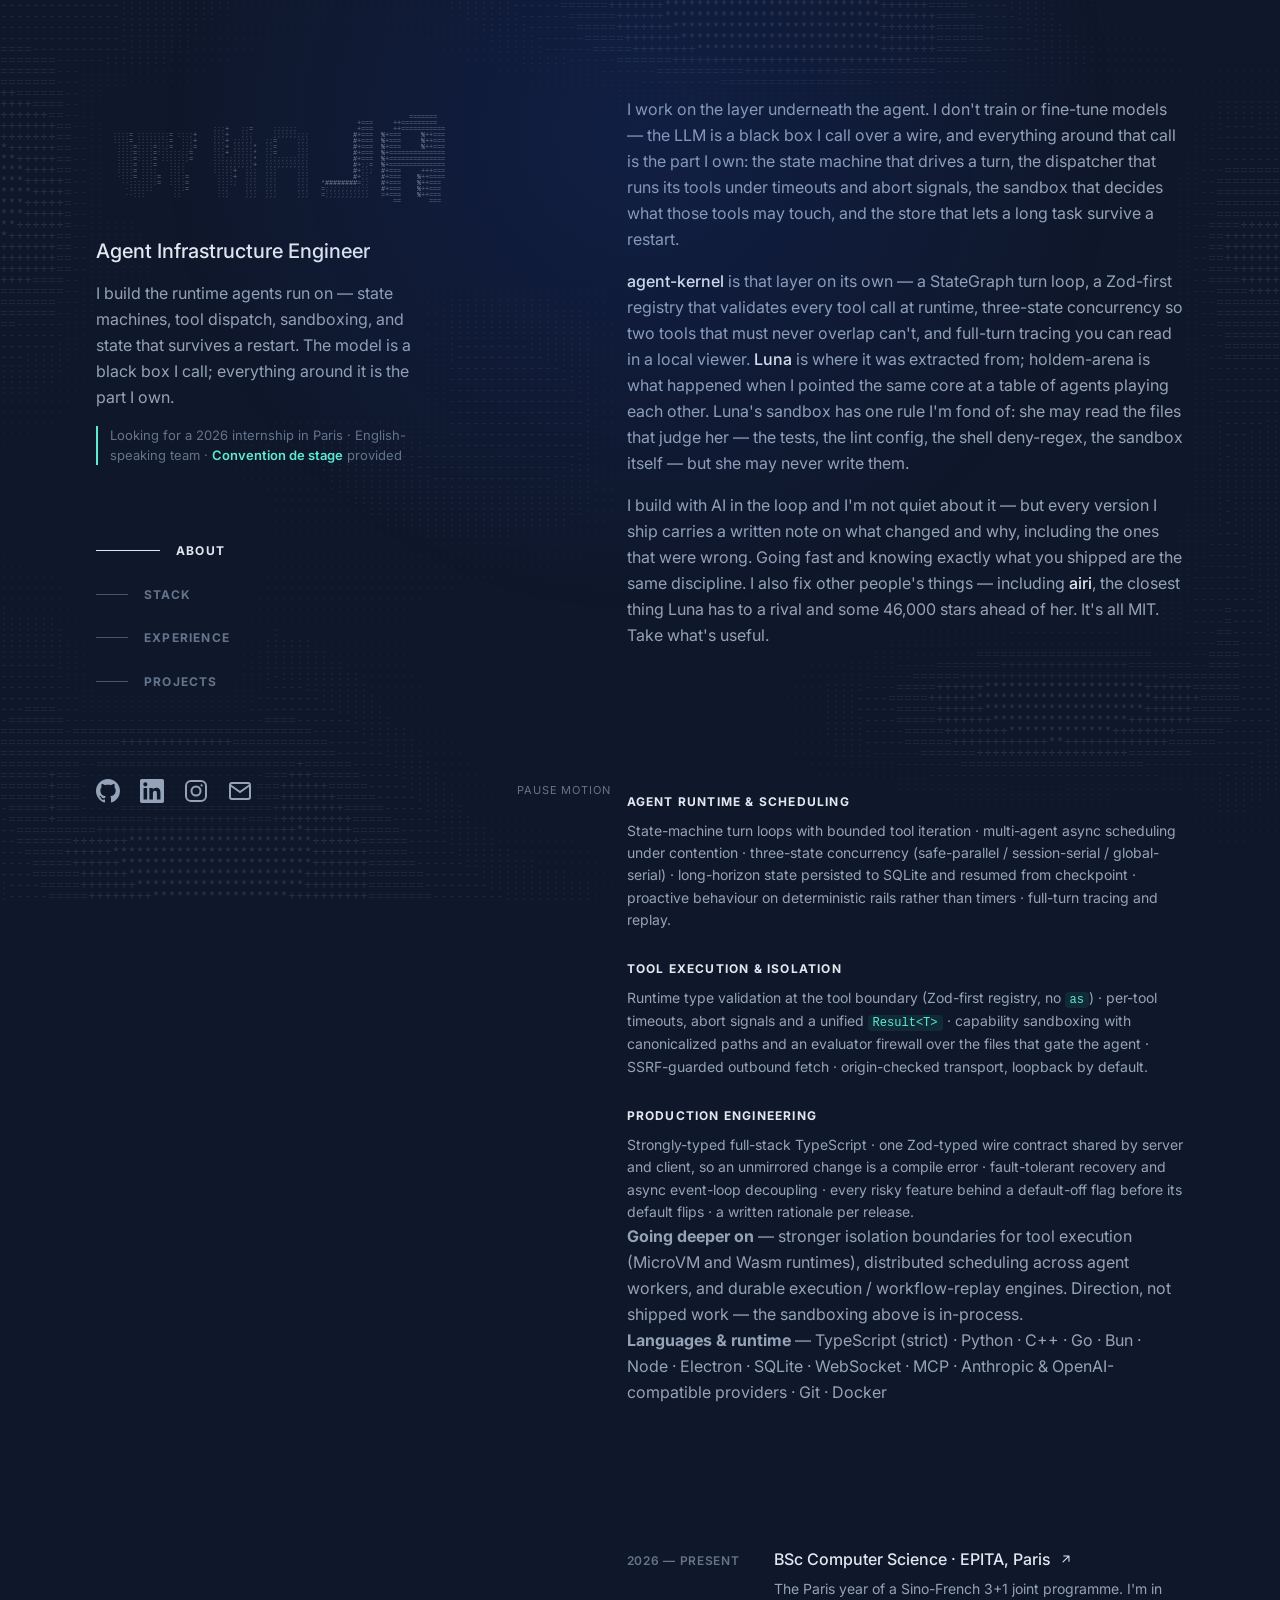
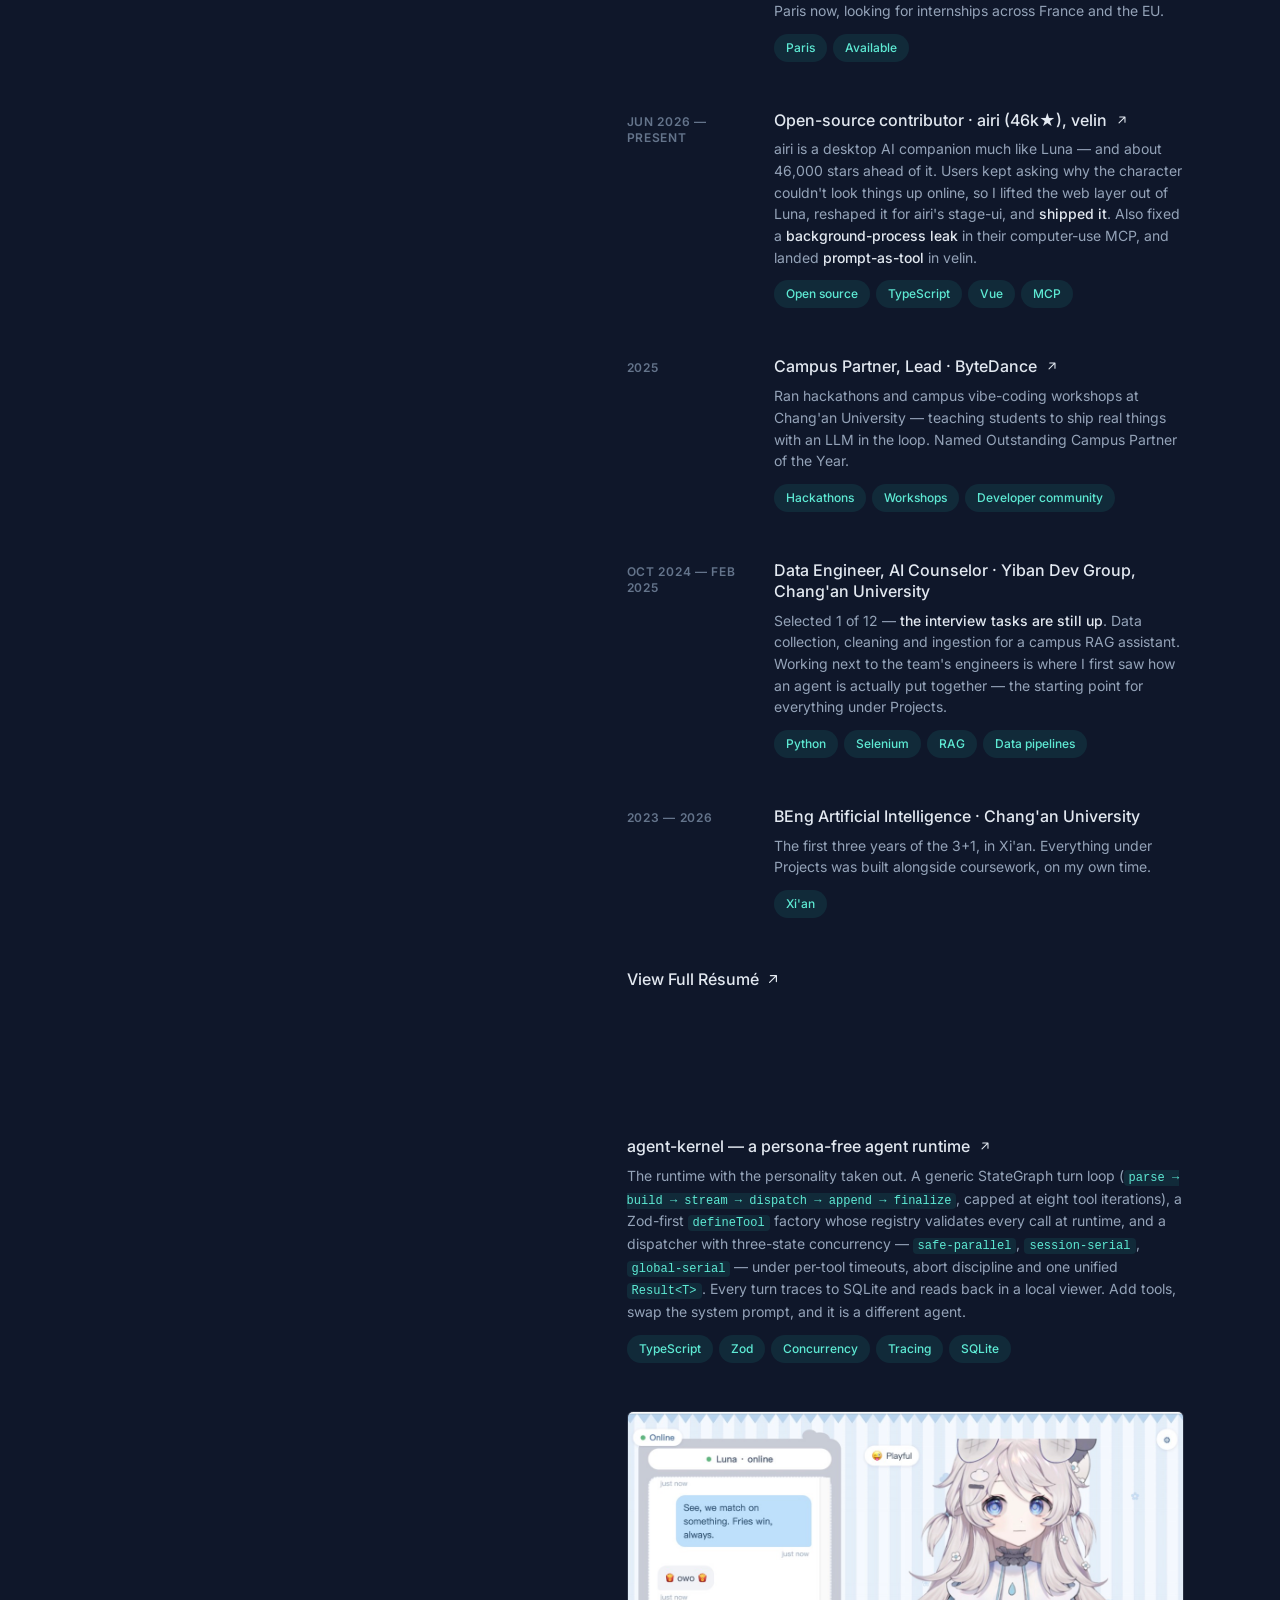
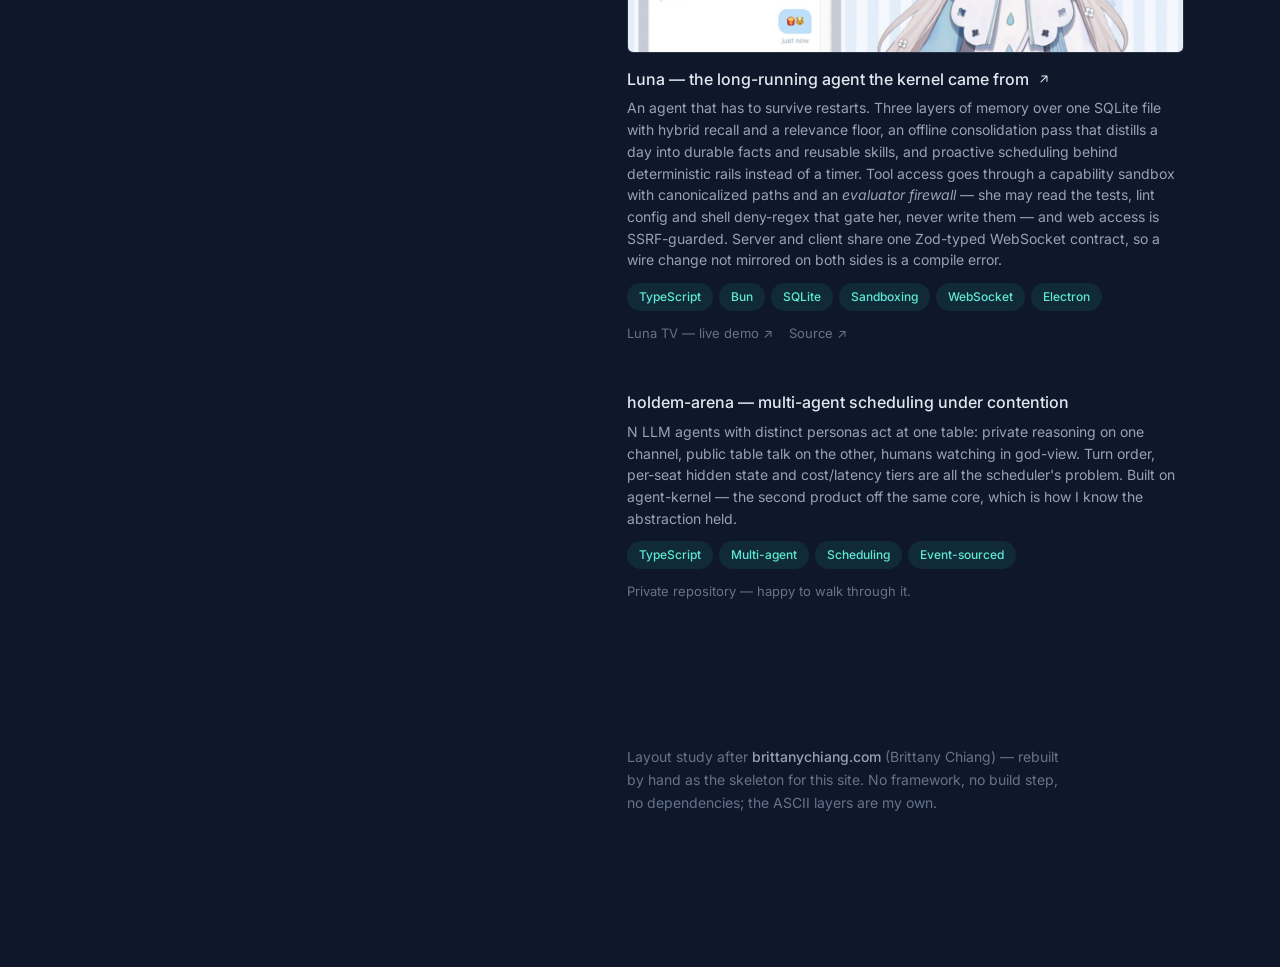
==== home.html @ ab521b3d "Personal site: real content, Agent Infrastructure positioning Hand-coded static site, no framework a" ====
<!DOCTYPE html>
<html lang="en">
<head>
<meta charset="utf-8">
<meta name="viewport" content="width=device-width, initial-scale=1">
<title>Alan Yu</title>
<meta name="description" content="Alan Yu — Agent Infrastructure Engineer. Runtimes, schedulers and sandboxes for LLM agents. Seeking a 2026 internship in Paris.">
<!-- Layout after brittanychiang.com (Brittany Chiang), rebuilt by hand.
     No framework, no build step, no dependencies. -->
<link rel="preconnect" href="https://fonts.googleapis.com">
<link rel="preconnect" href="https://fonts.gstatic.com" crossorigin>
<link href="https://fonts.googleapis.com/css2?family=Inter:wght@400;500;600;700&display=swap" rel="stylesheet">
<style>
  :root{
    --bg:#0f172a;            /* slate-900 */
    --text:#94a3b8;          /* slate-400 */
    --head:#e2e8f0;          /* slate-200 */
    --dim:#64748b;           /* slate-500 */
    --line:#475569;          /* slate-600 */
    --accent:#5eead4;        /* teal-300 */
    --pill-bg:rgba(45,212,191,.1);
    --hover-bg:rgba(30,41,59,.5);   /* slate-800/50 */
  }
  *,*::before,*::after{ box-sizing:border-box; }
  html{ scroll-behavior:smooth; }
  @media (prefers-reduced-motion: reduce){ html{ scroll-behavior:auto; } }
  body{
    margin:0;
    background:var(--bg);
    color:var(--text);
    font-family:"Inter",-apple-system,BlinkMacSystemFont,"Segoe UI",Roboto,"Helvetica Neue",Arial,sans-serif;
    font-size:16px;
    line-height:1.625;
    -webkit-font-smoothing:antialiased;
  }
  ::selection{ background:var(--accent); color:var(--bg); }
  a{ color:inherit; text-decoration:none; }
  ul,ol{ list-style:none; margin:0; padding:0; }
  h1,h2,h3,p{ margin:0; }
  svg{ display:block; }

  a:focus-visible,button:focus-visible{
    outline:2px solid var(--accent);
    outline-offset:3px;
    border-radius:2px;
  }
  .skip{
    position:absolute; left:-9999px; top:auto;
    background:var(--accent); color:var(--bg);
    padding:12px 20px; font-weight:600; z-index:100;
  }
  .skip:focus{ left:16px; top:16px; }

  /* mouse spotlight */
  #spot{
    position:fixed; inset:0; z-index:30;
    pointer-events:none;
    transition:background .3s;
    background:radial-gradient(600px circle at 50% 15%, rgba(29,78,216,.15), transparent 80%);
  }
  @media (prefers-reduced-motion: reduce){ #spot{ transition:none; } }

  /* full-bleed ascii character field */
  #bgfx{
    position:fixed; inset:0; z-index:0;
    pointer-events:none;
  }

  /* voxel-extruded ascii wordmark, replaces the h1 text when JS is up */
  .sr-only{
    position:absolute; width:1px; height:1px; margin:-1px; padding:0;
    overflow:hidden; clip:rect(0 0 0 0); white-space:nowrap; border:0;
  }
  /* On desktop the wordmark is sized to the text block beneath it (~292px), so it
     shares that block's left edge AND its optical centre. Full column width made
     it overhang the copy by 200px and read as right-heavy. */
  #titlefx{ display:none; width:100%; max-width:430px; height:105px; }
  @media (min-width:640px){ #titlefx{ max-width:430px; height:130px; } }
  h1.has-fx .txt{
    position:absolute; width:1px; height:1px; margin:-1px; padding:0;
    overflow:hidden; clip:rect(0 0 0 0); white-space:nowrap;
  }
  h1.has-fx a{ display:block; }
  h1.has-fx #titlefx{ display:block; }

  .container{
    position:relative; z-index:1;
    max-width:1280px;
    margin:0 auto;
    padding:48px 24px;
  }
  @media (min-width:768px){ .container{ padding:64px 48px; } }
  @media (min-width:1024px){ .container{ padding:0 96px; } }

  @media (min-width:1024px){
    .layout{ display:flex; justify-content:space-between; gap:16px; }
    header{
      position:sticky; top:0;
      display:flex; flex-direction:column; justify-content:space-between;
      max-height:100vh; width:48%;
      padding:96px 0;
    }
    main{ width:52%; padding:96px 0; }
  }

  /* ---------- left column ---------- */
  h1{
    font-size:36px; font-weight:700; letter-spacing:-.025em;
    color:var(--head); line-height:1;
  }
  @media (min-width:640px){ h1{ font-size:48px; } }
  h1 a:hover{ color:var(--head); }
  .role{
    margin-top:12px;
    font-size:18px; font-weight:500; color:var(--head);
    line-height:1.3;
  }
  @media (min-width:640px){ .role{ font-size:20px; } }
  .tagline{ margin-top:16px; max-width:20rem; }
  /* The one line a Paris recruiter needs to act on: city, language, and the
     paperwork question that otherwise kills a foreign application on sight. */
  .avail{
    margin-top:16px; max-width:20rem;
    font-size:13px; line-height:1.5; color:var(--dim);
    border-left:2px solid var(--accent); padding-left:12px;
  }
  .avail strong{ color:var(--accent); font-weight:600; }

  nav.side{ display:none; }
  @media (min-width:1024px){ nav.side{ display:block; margin-top:64px; width:max-content; } }
  .navlink{
    display:flex; align-items:center; padding:12px 0;
  }
  .navlink .ind{
    width:32px; height:1px; background:var(--line);
    margin-right:16px;
    transition:width .2s, background-color .2s;
  }
  .navlink .navtext{
    font-size:12px; font-weight:700;
    letter-spacing:.1em; text-transform:uppercase;
    color:var(--dim);
    transition:color .2s;
  }
  .navlink:hover .ind, .navlink.active .ind{ width:64px; background:var(--head); }
  .navlink:hover .navtext, .navlink.active .navtext{ color:var(--head); }

  .socials{
    display:flex; align-items:center; gap:20px;
    margin-top:32px;
  }
  .socials a{ color:var(--text); transition:color .2s; }
  .socials a:hover{ color:var(--head); }
  .socials svg{ width:24px; height:24px; }

  .foot-row{
    display:flex; align-items:center; justify-content:space-between;
    gap:20px; flex-wrap:wrap;
  }
  .foot-row .socials{ margin-top:32px; }
  #motion{
    margin-top:32px;
    background:none; border:0; padding:4px 0;
    font:inherit; font-size:11px;
    letter-spacing:.08em; text-transform:uppercase;
    color:var(--dim); cursor:pointer;
    transition:color .2s;
  }
  #motion:hover{ color:var(--head); }

  /* ---------- right column ---------- */
  section{ margin-bottom:64px; scroll-margin-top:64px; }
  @media (min-width:768px){ section{ margin-bottom:96px; } }
  @media (min-width:1024px){ section{ margin-bottom:144px; scroll-margin-top:96px; } }

  .sticky-head{
    position:sticky; top:0; z-index:20;
    margin:0 -24px; padding:20px 24px;
    background:rgba(15,23,42,.75);
    backdrop-filter:blur(8px); -webkit-backdrop-filter:blur(8px);
  }
  @media (min-width:768px){ .sticky-head{ margin:0 -48px; padding:20px 48px; } }
  @media (min-width:1024px){
    .sticky-head{
      position:absolute; width:1px; height:1px; margin:-1px; padding:0;
      overflow:hidden; clip:rect(0 0 0 0); white-space:nowrap;   /* sr-only on desktop */
    }
  }
  .sticky-head h3{
    font-size:14px; font-weight:700;
    letter-spacing:.1em; text-transform:uppercase;
    color:var(--head);
  }
  .section-body{ margin-top:16px; }
  @media (min-width:1024px){ .section-body{ margin-top:0; } }

  #about p + p{ margin-top:16px; }
  .hl{ color:var(--head); font-weight:500; transition:color .2s; }
  a.hl:hover{ color:var(--accent); }
  code{
    font-family:ui-monospace,"SF Mono",Menlo,Consolas,monospace;
    font-size:.86em; color:var(--accent);
    background:var(--pill-bg); padding:1px 5px; border-radius:4px;
  }

  /* stack: three focus areas, each a claim with its own evidence below */
  .stack{ margin:0; }
  .stack .grp + .grp{ margin-top:28px; }
  .stack dt{
    font-size:12px; font-weight:700; letter-spacing:.1em; text-transform:uppercase;
    color:var(--head); margin-bottom:8px;
  }
  .stack dd{ margin:0; font-size:14px; line-height:1.6; }
  .stack .also{
    margin-top:32px; padding-top:20px; border-top:1px solid rgba(148,163,184,.14);
    font-size:13px; color:var(--dim);
  }
  .stack .also + .also{ margin-top:12px; padding-top:0; border-top:0; }
  .stack .also strong{ color:var(--text); font-weight:600; }

  /* rows (experience & projects) */
  .rows > li + li{ margin-top:48px; }
  .row{ position:relative; display:grid; gap:8px; }
  @media (min-width:640px){
    .row{ grid-template-columns:repeat(8,1fr); gap:32px 32px; row-gap:8px; }
  }
  .row::before{
    content:""; position:absolute; inset:-16px -24px;
    border-radius:8px; z-index:0;
    transition:background-color .2s, box-shadow .2s;
  }
  @media (min-width:1024px){
    .row:hover::before{
      background:var(--hover-bg);
      box-shadow:inset 0 1px 0 rgba(148,163,184,.08), 0 10px 30px -15px rgba(2,12,27,.7);
    }
    .rows:hover > li{ opacity:.5; transition:opacity .2s; }
    .rows:hover > li:hover{ opacity:1; }
  }
  .row > *{ position:relative; z-index:1; }

  .date{
    margin-top:4px;
    font-size:12px; font-weight:600;
    letter-spacing:.06em; text-transform:uppercase;
    color:var(--dim);
    /* long ranges ("Oct 2024 — Feb 2025", 147px) overflow the 115px
       two-column track; nowrap made them eat the 32px gutter and collide
       with the title, so let them wrap instead. */
    line-height:1.35;
    overflow-wrap:break-word;
  }
  @media (min-width:640px){
    .date{ grid-column:span 2; }
    .rbody{ grid-column:span 6; }
  }
  .rbody h3{ font-size:16px; font-weight:500; color:var(--head); line-height:1.3; }
  .rbody h3 .co{ color:inherit; }
  .rbody h3 a{ transition:color .2s; }
  .rbody h3 a:hover{ color:var(--accent); }
  .rbody .desc{ margin-top:8px; font-size:14px; line-height:1.55; }
  .arrow{
    display:inline-block; width:14px; height:14px;
    margin-left:4px; vertical-align:-1px;
    transition:transform .2s;
  }
  .rbody h3 a:hover .arrow{ transform:translate(3px,-3px); }
  @media (prefers-reduced-motion: reduce){
    .arrow, .navlink .ind{ transition:none; }
    .rbody h3 a:hover .arrow{ transform:none; }
  }

  .tags{ display:flex; flex-wrap:wrap; gap:8px 6px; margin-top:12px; }
  .tags li{
    background:var(--pill-bg); color:var(--accent);
    font-size:12px; font-weight:500; line-height:20px;
    padding:4px 12px; border-radius:9999px;
  }

  /* hero project — image spans the full row instead of the 2-col thumb slot */
  .row.hero{ display:block; }
  .hero .shot{
    display:block; margin-bottom:16px;
    border:1px solid rgba(226,232,240,.12); border-radius:6px;
    overflow:hidden; line-height:0;
    transition:border-color .2s;
  }
  .row.hero:hover .shot{ border-color:rgba(226,232,240,.32); }
  /* The source shot is 1.52:1, which at full column width stands taller than the
     copy beside it. Crop to a band instead of scaling down: the chat, the mood
     pill and her face all sit in the top two thirds, so anchoring high keeps
     everything that carries meaning and drops the skirt and the Dream button. */
  .hero .shot img{ width:100%; height:240px; object-fit:cover; object-position:50% 12%; }
  /* rows with no artwork: let the copy use the thumb's two columns too */
  @media (min-width:640px){ .row.nothumb .rbody{ grid-column:span 8; } }
  .links{ display:flex; flex-wrap:wrap; gap:16px; margin-top:12px; font-size:13px; }
  .links a{ color:var(--dim); transition:color .2s; }
  .links a:hover{ color:var(--accent); }
  .priv{ color:var(--dim); font-size:13px; margin-top:12px; }

  /* project thumbnails */
  .thumb{
    border:2px solid rgba(226,232,240,.1);
    border-radius:4px;
    aspect-ratio:16/10;
    background:
      repeating-linear-gradient(45deg, rgba(148,163,184,.06) 0 2px, transparent 2px 9px),
      #1e293b;
    display:flex; align-items:center; justify-content:center;
    color:var(--dim); font-size:11px; letter-spacing:.08em; text-transform:uppercase;
    transition:border-color .2s;
    width:100%;
    max-width:200px;
  }
  .row:hover .thumb{ border-color:rgba(226,232,240,.3); }
  @media (min-width:640px){
    .thumb{ grid-column:span 2; order:1; margin-top:4px; }
    .proj-body{ order:2; }
  }

  .more{ margin-top:48px; }
  .more a{
    display:inline-flex; align-items:center;
    font-weight:500; color:var(--head);
  }
  .more a .arrow{ width:16px; height:16px; margin-left:6px; }
  .more a:hover{ color:var(--accent); }
  .more a:hover .arrow{ transform:translate(3px,-3px); }

  footer{ max-width:28rem; padding-bottom:64px; }
  footer p{ font-size:14px; color:var(--dim); }
  footer a{ color:var(--text); font-weight:500; transition:color .2s; }
  footer a:hover{ color:var(--accent); }
</style>
</head>
<body>
<a class="skip" href="#content">Skip to Content</a>
<canvas id="bgfx" aria-hidden="true"></canvas>
<div id="spot" aria-hidden="true"></div>

<div class="container">
  <div class="layout">

    <!-- ============ left / header ============ -->
    <header>
      <div>
        <h1><a href="./home.html"><span class="txt">Alan Yu</span><canvas id="titlefx" aria-hidden="true"></canvas></a></h1>
        <h2 class="role">Agent Infrastructure Engineer</h2>
        <p class="tagline">I build the runtime agents run on — state machines, tool dispatch,
        sandboxing, and state that survives a restart. The model is a black box I call;
        everything around it is the part I own.</p>
        <p class="avail">Looking for a 2026 internship in Paris · English-speaking team ·
        <strong>Convention de stage</strong> provided</p>

        <nav class="side" aria-label="In-page jump links">
          <ul>
            <li><a class="navlink active" href="#about"><span class="ind"></span><span class="navtext">About</span></a></li>
            <li><a class="navlink" href="#stack"><span class="ind"></span><span class="navtext">Stack</span></a></li>
            <li><a class="navlink" href="#experience"><span class="ind"></span><span class="navtext">Experience</span></a></li>
            <li><a class="navlink" href="#projects"><span class="ind"></span><span class="navtext">Projects</span></a></li>
          </ul>
        </nav>
      </div>

      <div class="foot-row">
        <ul class="socials" aria-label="Social media">
        <li><a href="https://github.com/Alan-Yu-2077" target="_blank" rel="noreferrer" aria-label="GitHub">
          <svg viewBox="0 0 16 16" fill="currentColor" aria-hidden="true"><path d="M8 0C3.58 0 0 3.58 0 8c0 3.54 2.29 6.53 5.47 7.59.4.07.55-.17.55-.38 0-.19-.01-.82-.01-1.49-2.01.37-2.53-.49-2.69-.94-.09-.23-.48-.94-.82-1.13-.28-.15-.68-.52-.01-.53.63-.01 1.08.58 1.23.82.72 1.21 1.87.87 2.33.66.07-.52.28-.87.51-1.07-1.78-.2-3.64-.89-3.64-3.95 0-.87.31-1.59.82-2.15-.08-.2-.36-1.02.08-2.12 0 0 .67-.21 2.2.82.64-.18 1.32-.27 2-.27s1.36.09 2 .27c1.53-1.04 2.2-.82 2.2-.82.44 1.1.16 1.92.08 2.12.51.56.82 1.27.82 2.15 0 3.07-1.87 3.75-3.65 3.95.29.25.54.73.54 1.48 0 1.07-.01 1.93-.01 2.2 0 .21.15.46.55.38A8.01 8.01 0 0 0 16 8c0-4.42-3.58-8-8-8z"/></svg>
        </a></li>
        <li><a href="https://www.linkedin.com/" target="_blank" rel="noreferrer" aria-label="LinkedIn (placeholder)">
          <svg viewBox="0 0 24 24" fill="currentColor" aria-hidden="true"><path d="M20.45 20.45h-3.55v-5.57c0-1.33-.03-3.04-1.85-3.04-1.85 0-2.14 1.45-2.14 2.94v5.67H9.35V9h3.41v1.56h.05c.48-.9 1.64-1.85 3.37-1.85 3.6 0 4.27 2.37 4.27 5.46v6.28zM5.34 7.43a2.06 2.06 0 1 1 0-4.13 2.06 2.06 0 0 1 0 4.13zM7.12 20.45H3.56V9h3.56v11.45zM22.22 0H1.77C.79 0 0 .77 0 1.72v20.55C0 23.22.79 24 1.77 24h20.45c.98 0 1.78-.78 1.78-1.73V1.72C24 .77 23.2 0 22.22 0z"/></svg>
        </a></li>
        <li><a href="https://www.instagram.com/" target="_blank" rel="noreferrer" aria-label="Instagram (placeholder)">
          <svg viewBox="0 0 24 24" fill="none" stroke="currentColor" stroke-width="2" aria-hidden="true"><rect x="2" y="2" width="20" height="20" rx="5"/><circle cx="12" cy="12" r="4.5"/><circle cx="17.6" cy="6.4" r="1.1" fill="currentColor" stroke="none"/></svg>
        </a></li>
        <li><a href="mailto:yualan077@gmail.com" aria-label="Email">
          <svg viewBox="0 0 24 24" fill="none" stroke="currentColor" stroke-width="2" aria-hidden="true"><rect x="2" y="4" width="20" height="16" rx="2"/><polyline points="22,6 12,13 2,6"/></svg>
        </a></li>
        </ul>
        <button id="motion" type="button" hidden aria-pressed="false">pause motion</button>
      </div>
    </header>

    <!-- ============ right / main ============ -->
    <main id="content">

      <section id="about" aria-label="About me">
        <div class="sticky-head"><h3>About</h3></div>
        <div class="section-body">
          <p>I work on the layer underneath the agent. I don't train or fine-tune models — the
          LLM is a black box I call over a wire, and everything around that call is the part I
          own: the state machine that drives a turn, the dispatcher that runs its tools under
          timeouts and abort signals, the sandbox that decides what those tools may touch, and
          the store that lets a long task survive a restart.</p>
          <p><a class="hl" href="https://github.com/Alan-Yu-2077/agent-kernel" target="_blank" rel="noreferrer">agent-kernel</a>
          is that layer on its own — a StateGraph turn loop, a Zod-first registry that validates
          every tool call at runtime, three-state concurrency so two tools that must never overlap
          can't, and full-turn tracing you can read in a local viewer.
          <a class="hl" href="https://github.com/Alan-Yu-2077/Luna" target="_blank" rel="noreferrer">Luna</a>
          is where it was extracted from; holdem-arena is what happened when I pointed the same
          core at a table of agents playing each other. Luna's sandbox has one rule I'm fond of:
          she may read the files that judge her — the tests, the lint config, the shell
          deny-regex, the sandbox itself — but she may never write them.</p>
          <p>I build with AI in the loop and I'm not quiet about it — but every version I ship
          carries a written note on what changed and why, including the ones that were wrong.
          Going fast and knowing exactly what you shipped are the same discipline. I also fix
          other people's things — including
          <a class="hl" href="https://github.com/moeru-ai/airi" target="_blank" rel="noreferrer">airi</a>,
          the closest thing Luna has to a rival and some 46,000 stars ahead of her. It's all MIT.
          Take what's useful.</p>
        </div>
      </section>

      <section id="stack" aria-label="Technical focus">
        <div class="sticky-head"><h3>Stack</h3></div>
        <div class="section-body">
          <dl class="stack">
            <div class="grp">
              <dt>Agent runtime &amp; scheduling</dt>
              <dd>State-machine turn loops with bounded tool iteration · multi-agent async
              scheduling under contention · three-state concurrency (safe-parallel /
              session-serial / global-serial) · long-horizon state persisted to SQLite and
              resumed from checkpoint · proactive behaviour on deterministic rails rather
              than timers · full-turn tracing and replay.</dd>
            </div>
            <div class="grp">
              <dt>Tool execution &amp; isolation</dt>
              <dd>Runtime type validation at the tool boundary (Zod-first registry, no
              <code>as</code>) · per-tool timeouts, abort signals and a unified
              <code>Result&lt;T&gt;</code> · capability sandboxing with canonicalized paths and
              an evaluator firewall over the files that gate the agent · SSRF-guarded
              outbound fetch · origin-checked transport, loopback by default.</dd>
            </div>
            <div class="grp">
              <dt>Production engineering</dt>
              <dd>Strongly-typed full-stack TypeScript · one Zod-typed wire contract shared by
              server and client, so an unmirrored change is a compile error · fault-tolerant
              recovery and async event-loop decoupling · every risky feature behind a
              default-off flag before its default flips · a written rationale per release.</dd>
            </div>
          </dl>
          <p class="also"><strong>Going deeper on</strong> — stronger isolation boundaries for
          tool execution (MicroVM and Wasm runtimes), distributed scheduling across agent
          workers, and durable execution / workflow-replay engines. Direction, not shipped
          work — the sandboxing above is in-process.</p>
          <p class="also"><strong>Languages &amp; runtime</strong> — TypeScript (strict) · Python ·
          C++ · Go · Bun · Node · Electron · SQLite · WebSocket · MCP · Anthropic &amp;
          OpenAI-compatible providers · Git · Docker</p>
        </div>
      </section>

      <section id="experience" aria-label="Work experience">
        <div class="sticky-head"><h3>Experience</h3></div>
        <div class="section-body">
          <ol class="rows">
            <li>
              <div class="row">
                <div class="date">2026 — Present</div>
                <div class="rbody">
                  <h3><a href="https://www.epita.fr/" target="_blank" rel="noreferrer">BSc Computer Science ·
                    <span class="co">EPITA, Paris</span>
                    <svg class="arrow" viewBox="0 0 20 20" fill="currentColor" aria-hidden="true"><path fill-rule="evenodd" d="M5.22 14.78a.75.75 0 0 0 1.06 0l7.22-7.22v5.69a.75.75 0 0 0 1.5 0v-7.5a.75.75 0 0 0-.75-.75h-7.5a.75.75 0 0 0 0 1.5h5.69l-7.22 7.22a.75.75 0 0 0 0 1.06z" clip-rule="evenodd"/></svg>
                  </a></h3>
                  <p class="desc">The Paris year of a Sino-French 3+1 joint programme.
                  I'm in Paris now, looking for internships across France and the EU.</p>
                  <ul class="tags"><li>Paris</li><li>Available</li></ul>
                </div>
              </div>
            </li>
            <li>
              <div class="row">
                <div class="date">Jun 2026 — Present</div>
                <div class="rbody">
                  <h3><a href="https://github.com/moeru-ai/airi" target="_blank" rel="noreferrer">Open-source contributor ·
                    <span class="co">airi (46k★), velin</span>
                    <svg class="arrow" viewBox="0 0 20 20" fill="currentColor" aria-hidden="true"><path fill-rule="evenodd" d="M5.22 14.78a.75.75 0 0 0 1.06 0l7.22-7.22v5.69a.75.75 0 0 0 1.5 0v-7.5a.75.75 0 0 0-.75-.75h-7.5a.75.75 0 0 0 0 1.5h5.69l-7.22 7.22a.75.75 0 0 0 0 1.06z" clip-rule="evenodd"/></svg>
                  </a></h3>
                  <p class="desc">airi is a desktop AI companion much like Luna — and about 46,000
                  stars ahead of it. Users kept asking why the character couldn't look things up
                  online, so I lifted the web layer out of Luna, reshaped it for airi's stage-ui,
                  and <a class="hl" href="https://github.com/moeru-ai/airi/pull/2066" target="_blank" rel="noreferrer">shipped it</a>.
                  Also fixed a <a class="hl" href="https://github.com/moeru-ai/airi/pull/2006" target="_blank" rel="noreferrer">background-process
                  leak</a> in their computer-use MCP, and landed <a class="hl" href="https://github.com/moeru-ai/velin/pull/49" target="_blank" rel="noreferrer">prompt-as-tool</a>
                  in velin.</p>
                  <ul class="tags"><li>Open source</li><li>TypeScript</li><li>Vue</li><li>MCP</li></ul>
                </div>
              </div>
            </li>
            <li>
              <div class="row">
                <div class="date">2025</div>
                <div class="rbody">
                  <h3><a href="https://www.bytedance.com/" target="_blank" rel="noreferrer">Campus Partner, Lead ·
                    <span class="co">ByteDance</span>
                    <svg class="arrow" viewBox="0 0 20 20" fill="currentColor" aria-hidden="true"><path fill-rule="evenodd" d="M5.22 14.78a.75.75 0 0 0 1.06 0l7.22-7.22v5.69a.75.75 0 0 0 1.5 0v-7.5a.75.75 0 0 0-.75-.75h-7.5a.75.75 0 0 0 0 1.5h5.69l-7.22 7.22a.75.75 0 0 0 0 1.06z" clip-rule="evenodd"/></svg>
                  </a></h3>
                  <p class="desc">Ran hackathons and campus vibe-coding workshops at Chang'an
                  University — teaching students to ship real things with an LLM in the loop.
                  Named Outstanding Campus Partner of the Year.</p>
                  <ul class="tags"><li>Hackathons</li><li>Workshops</li><li>Developer community</li></ul>
                </div>
              </div>
            </li>
            <li>
              <div class="row">
                <div class="date">Oct 2024 — Feb 2025</div>
                <div class="rbody">
                  <h3>Data Engineer, AI Counselor ·
                    <span class="co">Yiban Dev Group, Chang'an University</span>
                  </h3>
                  <p class="desc">Selected 1 of 12 — <a class="hl" href="https://github.com/Alan-Yu-2077/CHU_E-class_interviewtask" target="_blank" rel="noreferrer">the interview tasks are still up</a>.
                  Data collection, cleaning and ingestion for a campus RAG assistant. Working next
                  to the team's engineers is where I first saw how an agent is actually put
                  together — the starting point for everything under Projects.</p>
                  <ul class="tags"><li>Python</li><li>Selenium</li><li>RAG</li><li>Data pipelines</li></ul>
                </div>
              </div>
            </li>
            <li>
              <div class="row">
                <div class="date">2023 — 2026</div>
                <div class="rbody">
                  <h3>BEng Artificial Intelligence ·
                    <span class="co">Chang'an University</span>
                  </h3>
                  <p class="desc">The first three years of the 3+1, in Xi'an. Everything under
                  Projects was built alongside coursework, on my own time.</p>
                  <ul class="tags"><li>Xi'an</li></ul>
                </div>
              </div>
            </li>
          </ol>
          <div class="more">
            <a href="./resume.html" target="_blank" rel="noreferrer">View Full Résumé
              <svg class="arrow" viewBox="0 0 20 20" fill="currentColor" aria-hidden="true"><path fill-rule="evenodd" d="M5.22 14.78a.75.75 0 0 0 1.06 0l7.22-7.22v5.69a.75.75 0 0 0 1.5 0v-7.5a.75.75 0 0 0-.75-.75h-7.5a.75.75 0 0 0 0 1.5h5.69l-7.22 7.22a.75.75 0 0 0 0 1.06z" clip-rule="evenodd"/></svg>
            </a>
          </div>
        </div>
      </section>

      <section id="projects" aria-label="Selected projects">
        <div class="sticky-head"><h3>Projects</h3></div>
        <div class="section-body">
          <ul class="rows">
            <li>
              <div class="row nothumb">
                <div class="rbody proj-body">
                  <h3><a href="https://github.com/Alan-Yu-2077/agent-kernel" target="_blank" rel="noreferrer">agent-kernel — a persona-free agent runtime
                    <svg class="arrow" viewBox="0 0 20 20" fill="currentColor" aria-hidden="true"><path fill-rule="evenodd" d="M5.22 14.78a.75.75 0 0 0 1.06 0l7.22-7.22v5.69a.75.75 0 0 0 1.5 0v-7.5a.75.75 0 0 0-.75-.75h-7.5a.75.75 0 0 0 0 1.5h5.69l-7.22 7.22a.75.75 0 0 0 0 1.06z" clip-rule="evenodd"/></svg>
                  </a></h3>
                  <p class="desc">The runtime with the personality taken out. A generic StateGraph
                  turn loop (<code>parse → build → stream → dispatch → append → finalize</code>,
                  capped at eight tool iterations), a Zod-first <code>defineTool</code> factory whose
                  registry validates every call at runtime, and a dispatcher with three-state
                  concurrency — <code>safe-parallel</code>, <code>session-serial</code>,
                  <code>global-serial</code> — under per-tool timeouts, abort discipline and one
                  unified <code>Result&lt;T&gt;</code>. Every turn traces to SQLite and reads back in
                  a local viewer. Add tools, swap the system prompt, and it is a different agent.</p>
                  <ul class="tags"><li>TypeScript</li><li>Zod</li><li>Concurrency</li><li>Tracing</li><li>SQLite</li></ul>
                </div>
              </div>
            </li>
            <li>
              <div class="row hero">
                <a class="shot" href="https://alan-yu-2077.github.io/Luna/" target="_blank" rel="noreferrer" tabindex="-1" aria-hidden="true">
                  <img src="./assets/luna-hero.jpg" width="1200" height="789" alt="">
                </a>
                <div class="rbody">
                  <h3><a href="https://github.com/Alan-Yu-2077/Luna" target="_blank" rel="noreferrer">Luna — the long-running agent the kernel came from
                    <svg class="arrow" viewBox="0 0 20 20" fill="currentColor" aria-hidden="true"><path fill-rule="evenodd" d="M5.22 14.78a.75.75 0 0 0 1.06 0l7.22-7.22v5.69a.75.75 0 0 0 1.5 0v-7.5a.75.75 0 0 0-.75-.75h-7.5a.75.75 0 0 0 0 1.5h5.69l-7.22 7.22a.75.75 0 0 0 0 1.06z" clip-rule="evenodd"/></svg>
                  </a></h3>
                  <p class="desc">An agent that has to survive restarts. Three layers of memory over
                  one SQLite file with hybrid recall and a relevance floor, an offline consolidation
                  pass that distills a day into durable facts and reusable skills, and proactive
                  scheduling behind deterministic rails instead of a timer. Tool access goes through
                  a capability sandbox with canonicalized paths and an <em>evaluator firewall</em> —
                  she may read the tests, lint config and shell deny-regex that gate her, never write
                  them — and web access is SSRF-guarded. Server and client share one Zod-typed
                  WebSocket contract, so a wire change not mirrored on both sides is a compile error.</p>
                  <ul class="tags"><li>TypeScript</li><li>Bun</li><li>SQLite</li><li>Sandboxing</li><li>WebSocket</li><li>Electron</li></ul>
                  <p class="links">
                    <a href="https://alan-yu-2077.github.io/Luna/" target="_blank" rel="noreferrer">Luna TV — live demo ↗</a>
                    <a href="https://github.com/Alan-Yu-2077/Luna" target="_blank" rel="noreferrer">Source ↗</a>
                  </p>
                </div>
              </div>
            </li>
            <li>
              <div class="row nothumb">
                <div class="rbody proj-body">
                  <h3>holdem-arena — multi-agent scheduling under contention</h3>
                  <p class="desc">N LLM agents with distinct personas act at one table: private
                  reasoning on one channel, public table talk on the other, humans watching in
                  god-view. Turn order, per-seat hidden state and cost/latency tiers are all the
                  scheduler's problem. Built on agent-kernel — the second product off the same core,
                  which is how I know the abstraction held.</p>
                  <ul class="tags"><li>TypeScript</li><li>Multi-agent</li><li>Scheduling</li><li>Event-sourced</li></ul>
                  <p class="priv">Private repository — happy to walk through it.</p>
                </div>
              </div>
            </li>
          </ul>
        </div>
      </section>

      <footer>
        <p>Layout study after <a href="https://brittanychiang.com" target="_blank" rel="noreferrer">brittanychiang.com</a>
        (Brittany Chiang) — rebuilt by hand as the skeleton for this site. No framework, no
        build step, no dependencies; the ASCII layers are my own.</p>
      </footer>

    </main>
  </div>
</div>

<script>
(() => {
'use strict';

/* mouse spotlight */
const spot = document.getElementById('spot');
window.addEventListener('mousemove', e => {
  spot.style.background =
    'radial-gradient(600px circle at ' + e.clientX + 'px ' + e.clientY + 'px, rgba(29,78,216,.15), transparent 80%)';
});

/* ascii layer — two pieces:
 *   1. a full-bleed character field (7×10px cells) running a drifting plasma.
 *      The cursor pushes a wave through it, clicks send expanding rings. It is
 *      kept legible by an attenuation grid: wherever real text sits, the field
 *      thins and dims to ~25%, so it reads bright in the margins and vanishes
 *      under paragraphs.
 *   2. the wordmark: "ALAN YU" extruded from the 5×7 dot-matrix font into a
 *      voxel cloud, perspective-projected with a z-buffer, swaying slowly and
 *      parallaxing to the cursor.
 * ?bg=off removes both · ?bg=static freezes them (also on reduced-motion/touch) */
(() => {
  const bgCanvas = document.getElementById('bgfx');
  const titleCanvas = document.getElementById('titlefx');
  if (!bgCanvas) return;
  const mode = new URLSearchParams(location.search).get('bg') || 'on';
  if (mode === 'off') { bgCanvas.remove(); if (titleCanvas) titleCanvas.remove(); return; }
  const mq = q => window.matchMedia && window.matchMedia(q).matches;
  // The two layers freeze for different reasons. The field is driven by the
  // cursor, so on a touch screen it has nothing to react to and may as well hold
  // still. The wordmark's spin is autonomous — it IS the design — so it keeps
  // turning on phones and only stops when motion itself is unwelcome.
  const reduce = mode === 'static' || mq('(prefers-reduced-motion: reduce)');
  const fieldStill = reduce || mq('(hover: none)');
  const titleStill = reduce;
  const still = fieldStill && titleStill;

  const MONO = 'ui-monospace,"SF Mono",Menlo,Consolas,monospace';
  let dpr = 1;

  // pre-render every glyph at every alpha tier, so the hot loop is drawImage only
  function makeAtlas(chars, fontPx, cw, ch, color, tiers) {
    const tw = Math.ceil(cw * dpr), th = Math.ceil(ch * dpr);
    const cv = document.createElement('canvas');
    cv.width = tw * chars.length;
    cv.height = th * tiers.length;
    const g = cv.getContext('2d');
    g.font = (fontPx * dpr) + 'px ' + MONO;
    g.textAlign = 'center';
    g.textBaseline = 'middle';
    g.fillStyle = color;
    for (let t = 0; t < tiers.length; t++) {
      g.globalAlpha = tiers[t];
      for (let i = 0; i < chars.length; i++) {
        if (chars[i] === ' ') continue;
        g.fillText(chars[i], i * tw + tw / 2, t * th + th / 2);
      }
    }
    return { cv, tw, th };
  }

  /* ---------------- background character field ---------------- */
  const CW = 8, CH = 11, FONT = 13;
  const RAMP = '    ·:-=+*';
  const TIERS = [0.022, 0.04, 0.062, 0.088, 0.118, 0.15];
  const bg = bgCanvas.getContext('2d');
  let cols = 0, rows = 0, W = 0, H = 0;
  let atlas = null, atten = null, attenDirty = true;
  let mx = -1e5, my = -1e5;
  const ripples = [];

  // wherever real text sits the field thins out, so it never competes with content
  const DIM_SEL = 'h1, .role, .tagline, nav.side, .socials, main .section-body, footer';
  function buildAtten() {
    atten.fill(1);
    const FE = 44, FLOOR = 0.2;
    document.querySelectorAll(DIM_SEL).forEach(el => {
      const r = el.getBoundingClientRect();
      if (!r.width || r.bottom < -FE || r.top > H + FE) return;
      const gx0 = Math.max(0, ((r.left - FE) / CW) | 0);
      const gx1 = Math.min(cols - 1, Math.ceil((r.right + FE) / CW));
      const gy0 = Math.max(0, ((r.top - FE) / CH) | 0);
      const gy1 = Math.min(rows - 1, Math.ceil((r.bottom + FE) / CH));
      for (let gy = gy0; gy <= gy1; gy++) {
        const py = gy * CH + CH * 0.5;
        const iy = Math.min(py - (r.top - FE), (r.bottom + FE) - py);
        if (iy <= 0) continue;
        for (let gx = gx0; gx <= gx1; gx++) {
          const px = gx * CW + CW * 0.5;
          const ix = Math.min(px - (r.left - FE), (r.right + FE) - px);
          if (ix <= 0) continue;
          const k = Math.min(1, Math.min(ix, iy) / (FE * 1.7));
          const v = 1 - (1 - FLOOR) * k;
          const i = gy * cols + gx;
          if (v < atten[i]) atten[i] = v;
        }
      }
    });
    attenDirty = false;
  }

  // per-frame trig tables: the plasma is separable, so each cell costs a few
  // lookups instead of four sin() calls (~3x cheaper at this cell count)
  let colS1 = null, colC1 = null, colS2 = null, colC2 = null;
  let radT = null, mouT = null, RAD_MAX = 0;
  function buildColTables() {
    colS1 = new Float32Array(cols); colC1 = new Float32Array(cols);
    colS2 = new Float32Array(cols); colC2 = new Float32Array(cols);
    for (let gx = 0; gx < cols; gx++) {
      const px = gx * CW + CW * 0.5;
      const a = px * 0.0085, b = px * -0.0050;
      colS1[gx] = Math.sin(a); colC1[gx] = Math.cos(a);
      colS2[gx] = Math.sin(b); colC2[gx] = Math.cos(b);
    }
    RAD_MAX = Math.ceil(Math.hypot(W, H)) + 2;
    radT = new Float32Array(RAD_MAX);
    mouT = new Float32Array(RAD_MAX);
  }

  function drawField(t) {
    bg.clearRect(0, 0, W, H);
    if (attenDirty) buildAtten();
    const cx = W * 0.42, cy = H * 0.52;
    for (let i = 0; i < RAD_MAX; i++) {
      radT[i] = Math.sin(i * 0.0063 - t * 0.5);
      mouT[i] = i < 420 ? Math.sin(i * 0.034 - t * 3.1) * (1 - i / 420) * 0.7 : 0;
    }
    const nR = ripples.length;
    const last = RAMP.length - 1;
    for (let gy = 0; gy < rows; gy++) {
      const py = gy * CH + CH * 0.5;
      const base = gy * cols;
      // two oblique waves, expanded with sin(a+b) so only the row part is trig
      const y1 = py * 0.0057 + t * 0.34, y2 = py * 0.0120 - t * 0.27;
      const sy1 = Math.sin(y1), cy1 = Math.cos(y1);
      const sy2 = Math.sin(y2), cy2 = Math.cos(y2);
      const ddy = py - cy, dy2 = ddy * ddy;
      const mdy = py - my, mdy2 = mdy * mdy;
      for (let gx = 0; gx < cols; gx++) {
        const px = gx * CW + CW * 0.5;
        const dxc = px - cx;
        let v = (colS1[gx] * cy1 + colC1[gx] * sy1
               + colS2[gx] * cy2 + colC2[gx] * sy2
               + radT[Math.sqrt(dxc * dxc + dy2) | 0]) * 0.333;
        const mdx = px - mx;
        const md = Math.sqrt(mdx * mdx + mdy2) | 0;
        if (md < 420) v += mouT[md];
        for (let i = 0; i < nR; i++) {
          const rp = ripples[i], age = t - rp.t;
          if (age < 0 || age > 2.6) continue;
          const rx = px - rp.x, ry = py - rp.y;
          const dd = Math.abs(Math.sqrt(rx * rx + ry * ry) - age * 430);
          if (dd < 90) v += Math.exp(-dd / 34) * Math.exp(-age * 1.05) * 1.1;
        }
        const a = atten[base + gx];
        const u = (v + 1) * 0.5 * (0.42 + 0.58 * a);
        let ci = (u * RAMP.length) | 0;
        if (ci < 3) continue;                       // ramp starts with three blanks
        if (ci > last) ci = last;
        let ti = Math.round((ci - 3) / (last - 3) * (TIERS.length - 1) * a);
        if (ti < 0) ti = 0;
        bg.drawImage(atlas.cv, ci * atlas.tw, ti * atlas.th, atlas.tw, atlas.th,
                     gx * CW, gy * CH, CW, CH);
      }
    }
  }

  /* ---------------- voxel wordmark ---------------- */
  const GLYPHS = {
    'A': ['01110','10001','10001','11111','10001','10001','10001'],
    'L': ['10000','10000','10000','10000','10000','10000','11111'],
    'N': ['10001','11001','11001','10101','10011','10011','10001'],
    'U': ['10001','10001','10001','10001','10001','10001','01110'],
    'Y': ['10001','10001','01010','00100','00100','00100','00100'],
  };
  // A slab that turns all the way round needs real thickness and enough interior
  // layers to stay solid edge-on. The letter gap is 2 units rather than 1: an
  // extruded stroke's side wall spans DEPTH·sin(yaw) sideways, so letters fuse
  // into one ridge at atan(gap/DEPTH) — 42° here, versus 18° at gap 1 / depth 3.
  // 42 units long, and the whole length swings through z as the word turns: at
  // D=24 the near end passes within 5.5 units of the lens, so letters coming
  // toward you balloon and clip through the edge-on moment. `spin` tumbles fast
  // enough (7s a revolution) that it reads as a whip-past rather than a defect,
  // and `f` refits every frame so the mark never changes size.
  const WORD = 'ALAN YU', ADV = 7, SPACE_ADV = 2, SUB = 4, ZS = 4, DEPTH = 2.1;
  const SPIN = 2 * Math.PI / 18;            // one revolution every 18s
  // Elevation stays shallow and constant. The word is 41 units long, so every
  // degree of pitch sweeps its far end vertically by far more than its own cap
  // height — a steeper tilt makes the fitted wordmark dramatically smaller.
  const PITCH = -0.07;
  // Deliberately no pitch wobble, though the playground's `spin` scene has one.
  // Measured: ±2° of nod costs 13% of the fitted width (337→294px) and ±3° costs
  // 19% (→272px, under the 291px floor where a stroke stops covering two cells).
  // A nod small enough to afford is too small to see. Perspective buys the same
  // solidity far cheaper — see T_D.
  // Lay the letters out along a cursor rather than on a fixed grid, so the word
  // space can be narrower than a whole letter advance — a blank cell's worth of
  // air reads as a chasm between ALAN and YU at this size.
  const layout = [];
  let cur = 0;
  for (const ch of WORD) {
    if (!GLYPHS[ch]) { cur += SPACE_ADV; continue; }
    layout.push({ g: GLYPHS[ch], x0: cur });
    cur += ADV;
  }
  const wordW = cur - (ADV - 5);            // drop the trailing inter-letter gap
  // smaller cells than the field's: the wordmark is physically smaller now, and
  // shading detail needs cells per stroke more than it needs big glyphs
  // Cell size is what gives the wordmark its weight — shrinking it to 4×6 to buy
  // shading resolution made every character visibly thinner, which cost more than
  // the extra detail was worth.
  // Finer cells than the background field, and a font sized to *fit* them. An
  // earlier pass rejected 4x6 believing it thinned the strokes — it doesn't, so
  // long as the font isn't scaled down with the cell: a stroke that covered 1.6
  // cells at 5x7 covers 2.1 at 4x6, and the letters read solid instead of
  // skeletal. Measured: word 313→327px, columns across the word 81→101, mean ink
  // 42.7→43.7. Keeping T_FONT at 9 here would look solid too, but every ramp
  // glyph clips toward a filled block and the density ramp collapses — spatial
  // detail bought at the cost of tonal detail. 7 fits the cell, so `.:-=+*#%@`
  // stay distinguishable and the shading keeps its steps.
  const T_CW = 4, T_CH = 6, T_FONT = 7;
  // a longer ramp and more alpha tiers: real normal lighting produces a
  // continuous range of values, and coarse steps would band the bevel
  const T_RAMP = ' ·:;=+*#%@';           // RAMP3D, verbatim from the playground
  const T_TIERS = [0.10, 0.26, 0.42, 0.60, 0.80, 1];
  const BEVEL = 1.0;                        // how far the cap chamfers at a stroke edge
  // Key light sits close to the view axis, so a cap facing us takes the full
  // ink of the ramp; the chamfered edges tilt away from it and go darker. An
  // off-axis light instead capped the flat face below maximum, which thinned
  // every stroke by a whole ramp step.
  const LX = -0.25, LY = -0.30, LZ = -0.92;
  const L_AMB = -0.20, L_GAIN = 1.30;       // remap so a facing cap lands at 1.0
  // Build the slab as a surface shell with a real outward normal per voxel. A
  // flat cap lit only by "how squarely it faces the camera" is uniformly bright
  // head-on, which is exactly why the wordmark read flat at 0°; chamfering the
  // cap where a stroke ends and lighting it directionally gives every stroke a
  // bright edge and a shaded edge, so the letters look raised even face-on.
  // The playground's ALAN factory, verbatim: a solid voxel block (no surface
  // shell, no normals, no mirrored back plate) whose only shading input is which
  // z-layer a voxel sits on. `spin` needs nothing else.
  const YS = 1.28;                          // vertical stretch
  const pts = [];
  for (const { g, x0 } of layout) {
    for (let py = 0; py < 7; py++) for (let px = 0; px < 5; px++) {
      if (g[py][px] !== '1') continue;
      for (let sy = 0; sy < SUB; sy++) for (let sx = 0; sx < SUB; sx++) for (let zi = 0; zi < ZS; zi++) {
        pts.push({
          x: x0 + px + (sx + 0.5) / SUB - wordW / 2,
          y: (py + (sy + 0.5) / SUB - 3.5) * YS,
          z: (zi / (ZS - 1) - 0.5) * DEPTH,
          s0: zi === 0 ? 1 : zi === ZS - 1 ? 0.45 : 0.6   // front face brightest
        });
      }
    }
  }
  // With a four-letter word the fit is height-limited, not width-limited, so
  // pulling the camera in costs nothing at all: measured fitted width is a flat
  // 243px from D=55 down to D=16, while the near/far ratio climbs 1.62× → 9.67×.
  // 24 matches the playground's `spin` scene (3.4×) — past that the near end
  // starts to bulge rather than taper.
  const T_D = 24, T_ASP = T_CW / T_CH;
  // helpers the ported scene expects
  const clamp01 = v => v < 0 ? 0 : v > 1 ? 1 : v;
  const levelFor = (idx, len) => { const p = idx / (len - 1); return p < 0.34 ? 1 : p < 0.72 ? 2 : 3; };
  const tctx = titleCanvas ? titleCanvas.getContext('2d') : null;
  let tCols = 0, tRows = 0, tW = 0, tH = 0, tAtlas = null, tZ = null, tC = null, tT = null;
  let tF = 0;                               // focal length, fixed for the whole spin

  // Projected extent of the slab's bounding box at unit focal length. The box is
  // convex, so every voxel projects inside the hull of its eight corners.
  function extentAt(yaw, pit) {
    const cy_ = Math.cos(yaw), sy_ = Math.sin(yaw);
    const cp = Math.cos(pit), sp = Math.sin(pit);
    let xmin = 1e9, xmax = -1e9, ymin = 1e9, ymax = -1e9;
    for (let a = -1; a <= 1; a += 2) for (let b = -1; b <= 1; b += 2) for (let c = -1; c <= 1; c += 2) {
      const X = a * wordW / 2, Y = b * 3.5, Z = c * DEPTH / 2;
      const x1 = X * cy_ + Z * sy_, z1 = -X * sy_ + Z * cy_;
      const y2 = Y * cp - z1 * sp, z2 = Y * sp + z1 * cp;
      const ooz = 1 / (T_D + z2);
      const xx = ooz * x1, yy = ooz * y2 * T_ASP;
      if (xx < xmin) xmin = xx; if (xx > xmax) xmax = xx;
      if (yy < ymin) ymin = yy; if (yy > ymax) ymax = yy;
    }
    return { xmin, xmax, ymin, ymax };
  }

  // One size for the whole revolution: fit the *worst* angle, so the wordmark
  // never clips and never pulses larger as it turns edge-on.
  // `spin` sizes itself every frame and centres the word in the grid, so there is
  // no focal length to solve for — but centring leaves the mark visibly indented
  // from the copy below it. Re-derive the face-on pose (its widest) from spin's
  // own numbers and pull the canvas left by exactly that inset.
  function fitTitle() {
    const f = Math.min(tCols * 0.8 / wordW, tRows * 0.6 / (7 * YS * T_ASP)) * 24;
    const half = f * (wordW / 2) / (24 + 2.5);
    const inset = (tCols / 2 - half) * T_CW;
    titleCanvas.style.marginLeft = (-inset).toFixed(1) + 'px';
  }

  // ---- the playground's `spin` scene, verbatim (index.html sceneSpin) ----
  // whole word tumbling continuously (classic demoscene logo spin)
  function drawTitle(t) {
    if (!tctx || !tCols) return;
    tctx.clearRect(0, 0, tW, tH);
    tZ.fill(0); tC.fill(255);
    const cols = tCols, rows = tRows, aspect = T_ASP;
    const D = 24, Z0 = 2.5, len = T_RAMP.length;
    const yaw = t * 0.9, pit = Math.sin(t * 0.37) * 0.16 - 0.04, rol = Math.sin(t * 0.23) * 0.06;
    const cyw = Math.cos(yaw), syw = Math.sin(yaw);
    const cpt = Math.cos(pit), spt = Math.sin(pit);
    const crl = Math.cos(rol), srl = Math.sin(rol);
    const f = Math.min(cols * 0.8 / wordW, rows * 0.6 / (7 * YS * aspect)) * D;
    const ccx = cols / 2, ccy = rows / 2;
    for (let n = 0; n < pts.length; n++) {
      const p = pts[n];
      const X = p.x * crl - p.y * srl, Y = p.x * srl + p.y * crl;
      const X2 = X * cyw + p.z * syw, Z2 = -X * syw + p.z * cyw;
      const Y2 = Y * cpt - Z2 * spt, Z3 = Y * spt + Z2 * cpt + Z0;
      const zc = D + Z3;
      if (zc < 4) continue;
      const ooz = 1 / zc;
      const xp = Math.round(ccx + f * ooz * X2);
      const yp = Math.round(ccy + f * aspect * ooz * Y2);
      if (xp < 0 || xp >= cols || yp < 0 || yp >= rows) continue;
      const gi = yp * cols + xp;
      if (ooz <= tZ[gi]) continue;
      tZ[gi] = ooz;
      const near = clamp01(0.5 - Z3 / 14);
      const v = p.s0 * (0.4 + 0.8 * near);
      const idx = Math.max(1, Math.min(len - 1, Math.floor(v * len)));
      tC[gi] = idx;
      tT[gi] = levelFor(idx, len);
    }
    for (let gy = 0; gy < tRows; gy++) {
      for (let gx = 0; gx < tCols; gx++) {
        const k = gy * tCols + gx;
        if (tC[k] === 255) continue;
        tctx.drawImage(tAtlas.cv, tC[k] * tAtlas.tw, tT[k] * tAtlas.th, tAtlas.tw, tAtlas.th,
                       gx * T_CW, gy * T_CH, T_CW, T_CH);
      }
    }
  }

  /* ---------------- wiring ---------------- */
  function resize() {
    dpr = window.devicePixelRatio || 1;
    W = innerWidth; H = innerHeight;
    bgCanvas.width = Math.round(W * dpr);
    bgCanvas.height = Math.round(H * dpr);
    bgCanvas.style.width = W + 'px';
    bgCanvas.style.height = H + 'px';
    bg.setTransform(dpr, 0, 0, dpr, 0, 0);
    cols = Math.ceil(W / CW); rows = Math.ceil(H / CH);
    atten = new Float32Array(cols * rows);
    attenDirty = true;
    atlas = makeAtlas(RAMP, FONT, CW, CH, '#e2e8f0', TIERS);
    buildColTables();

    if (tctx) {
      // Measure with no inline geometry of our own: writing a px width back onto
      // the canvas would make the next resize read that value instead of the CSS
      // one, so the wordmark could only ever grow — and it overflowed the page.
      titleCanvas.style.width = '';
      titleCanvas.style.height = '';
      titleCanvas.style.marginLeft = '';
      const r = titleCanvas.getBoundingClientRect();
      tW = Math.round(r.width); tH = Math.round(r.height);
      if (tW > 0 && tH > 0) {
        titleCanvas.width = Math.round(tW * dpr);
        titleCanvas.height = Math.round(tH * dpr);
        tctx.setTransform(dpr, 0, 0, dpr, 0, 0);
        tCols = Math.floor(tW / T_CW); tRows = Math.floor(tH / T_CH);
        tZ = new Float32Array(tCols * tRows);
        tC = new Uint8Array(tCols * tRows);
        tT = new Uint8Array(tCols * tRows);
        tAtlas = makeAtlas(T_RAMP, T_FONT, T_CW, T_CH, '#e2e8f0', T_TIERS);
        fitTitle();
      }
    }
  }
  // frozen layers rest at t=0, where the wordmark faces the viewer squarely —
  // a paused spin must not leave the site's name stopped edge-on
  function render(t) {
    drawField(fieldStill ? 0 : t);
    drawTitle(titleStill ? 0 : t);
  }

  const h1 = document.querySelector('h1');
  if (tctx && h1) h1.classList.add('has-fx');
  resize();
  render(0);

  window.addEventListener('resize', () => { resize(); render(0); });
  window.addEventListener('scroll', () => { attenDirty = true; }, { passive: true });
  window.addEventListener('mousemove', e => {
    mx = e.clientX; my = e.clientY;
    if (fieldStill) drawField(0);          // frozen field still answers the cursor
  }, { passive: true });
  document.documentElement.addEventListener('mouseleave', () => { mx = my = -1e5; });
  window.addEventListener('mousedown', e => {
    ripples.push({ x: e.clientX, y: e.clientY, t: performance.now() / 1000 });
    if (ripples.length > 6) ripples.shift();
  }, { passive: true });

  window.__bg = { frame: t => { drawField(t); drawTitle(t); }, still, fieldStill, titleStill, resize };
  if (still) return;

  /* Motion runs forever next to body text, so WCAG 2.2.2 wants a control the
   * reader can operate — prefers-reduced-motion alone does not satisfy it. */
  let paused = false;
  try { paused = localStorage.getItem('alan-motion') === 'off'; } catch (_) {}
  const toggle = document.getElementById('motion');
  function syncToggle() {
    if (!toggle) return;
    toggle.textContent = paused ? 'play motion' : 'pause motion';
    toggle.setAttribute('aria-pressed', String(paused));
  }
  if (toggle) {
    syncToggle();
    toggle.hidden = false;
    toggle.addEventListener('click', () => {
      paused = !paused;
      try { localStorage.setItem('alan-motion', paused ? 'off' : 'on'); } catch (_) {}
      syncToggle();
    });
  }

  const FPS = 24;
  // An accumulated clock, not the absolute one: the spin therefore starts at
  // yaw 0 — every visitor's first frame is the wordmark facing them — and
  // pausing holds the pose instead of jumping ahead on resume.
  let clock = 0, last = -1e4, prev = -1;
  function tick(now) {
    if (document.hidden || now - last < 1000 / FPS) return;
    const dt = prev < 0 ? 0 : Math.min(0.25, (now - prev) / 1000);
    prev = now; last = now;
    if (!paused) clock += dt;
    if (!fieldStill) drawField(clock);            // still redraws while paused,
    if (!titleStill && !paused) drawTitle(clock); // so the cursor reveal lives on
  }
  (function loop(now) { tick(now); requestAnimationFrame(loop); })(performance.now());
  setInterval(() => tick(performance.now()), 1000 / FPS);   // fallback where rAF is throttled
})();

/* scroll spy for the side nav */
const links = Array.from(document.querySelectorAll('nav.side a'));
const byId = {};
links.forEach(a => { byId[a.getAttribute('href').slice(1)] = a; });
const io = new IntersectionObserver(entries => {
  entries.forEach(en => {
    if (en.isIntersecting) {
      links.forEach(l => l.classList.remove('active'));
      const link = byId[en.target.id];
      if (link) link.classList.add('active');
    }
  });
}, { rootMargin: '-30% 0px -60% 0px' });
Object.keys(byId).forEach(id => {
  const sec = document.getElementById(id);
  if (sec) io.observe(sec);
});

})();
</script>
</body>
</html>
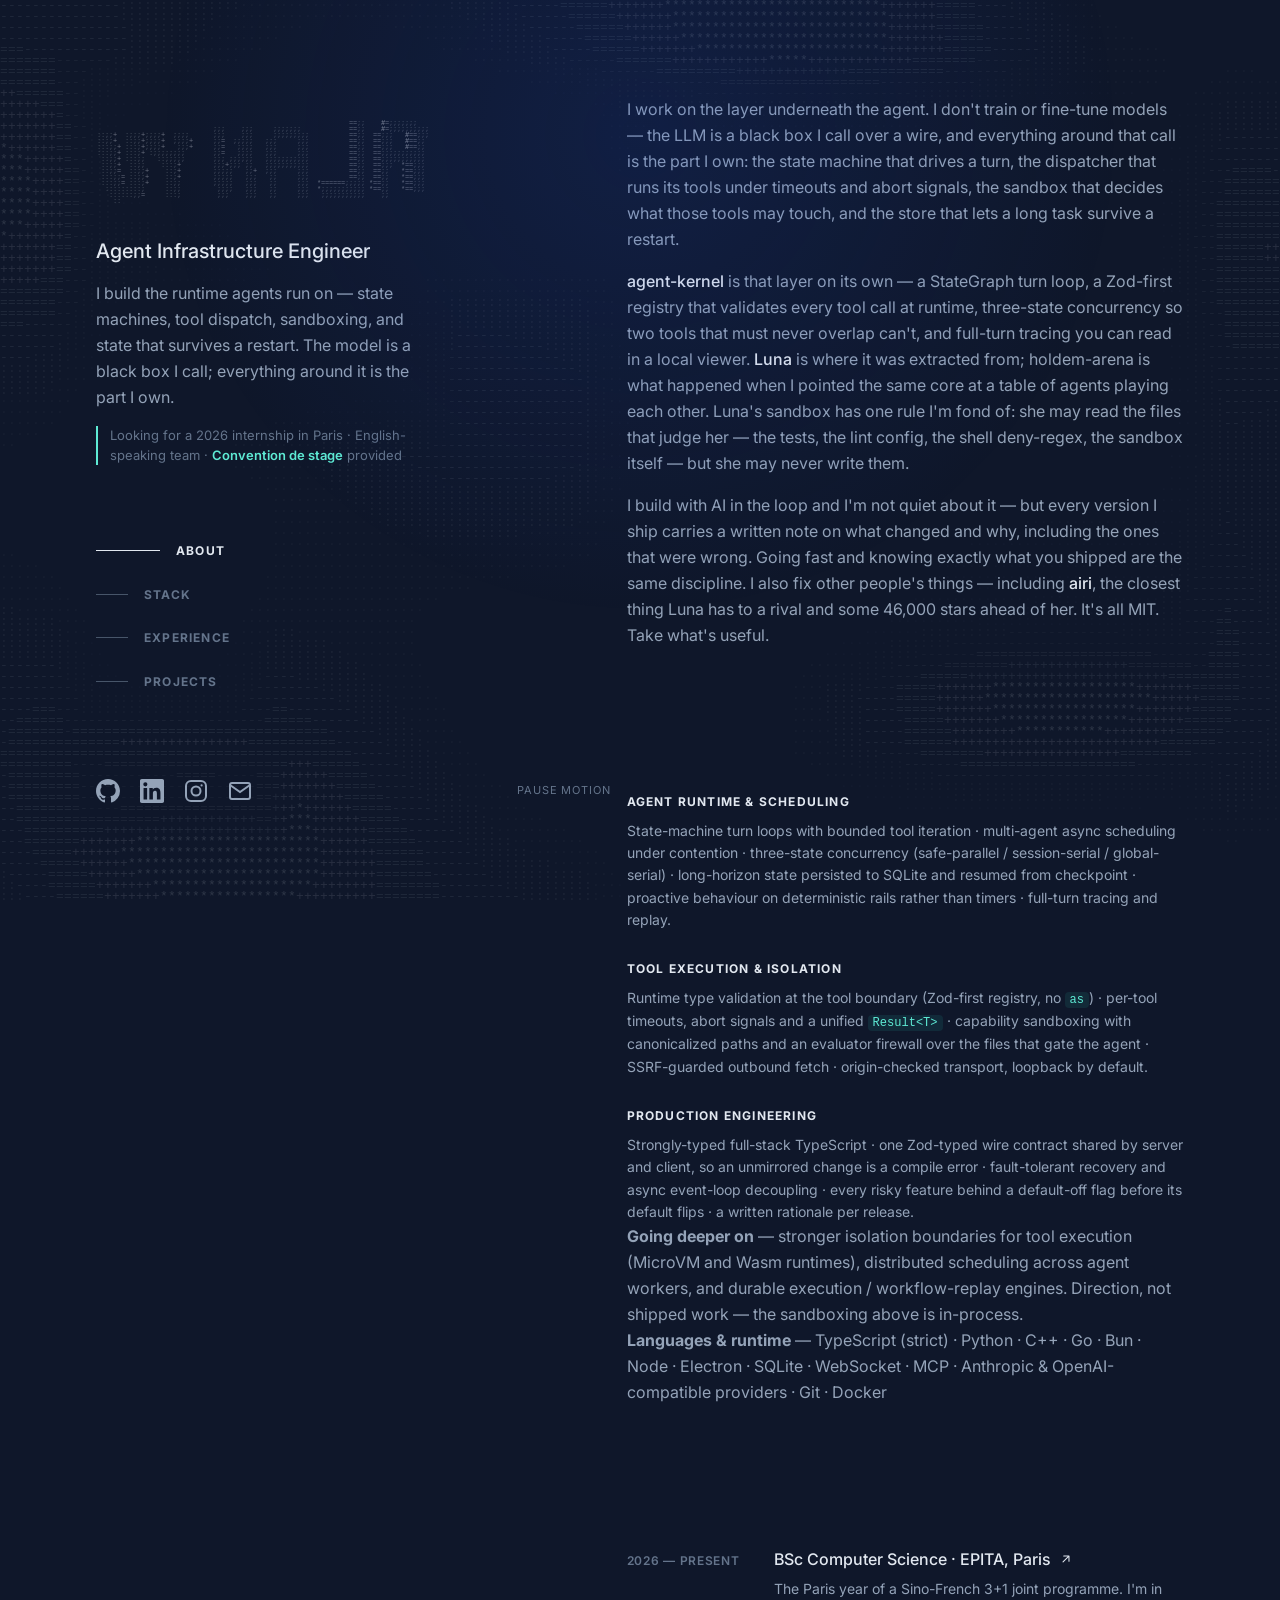
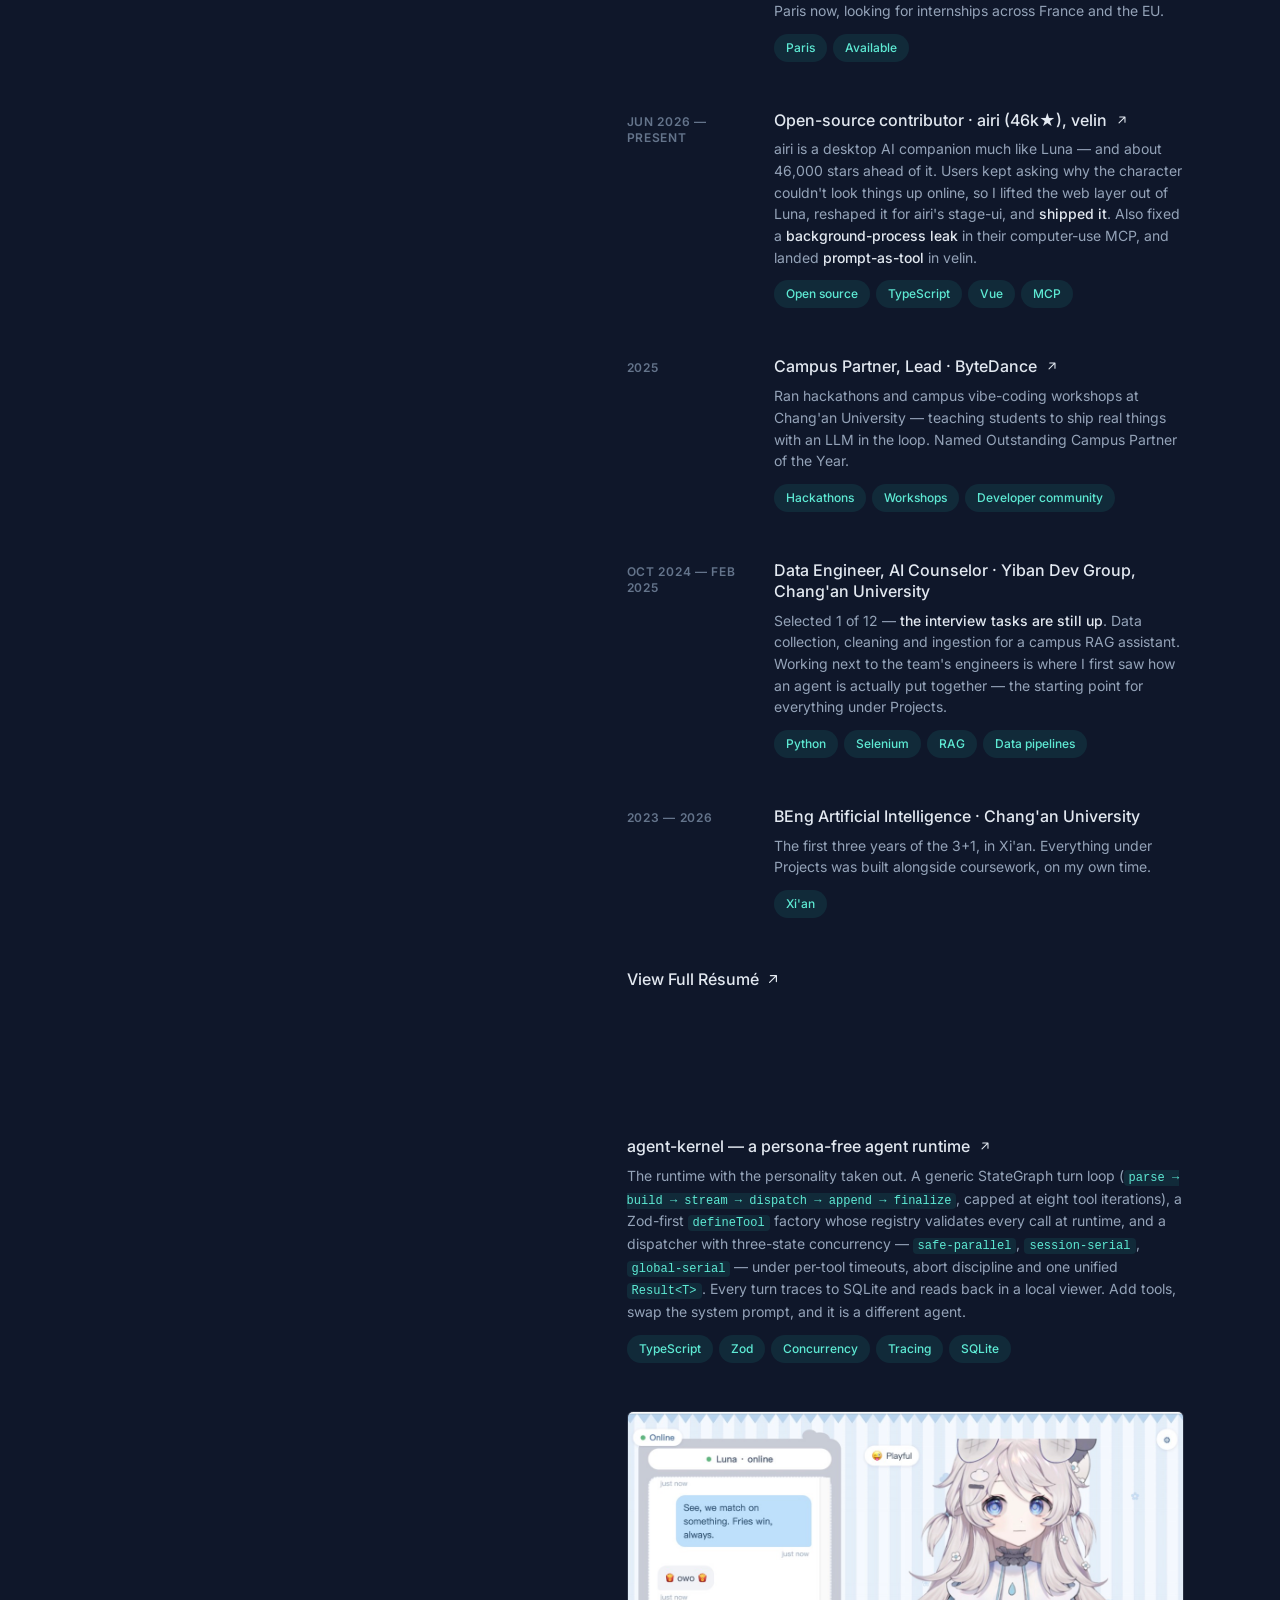
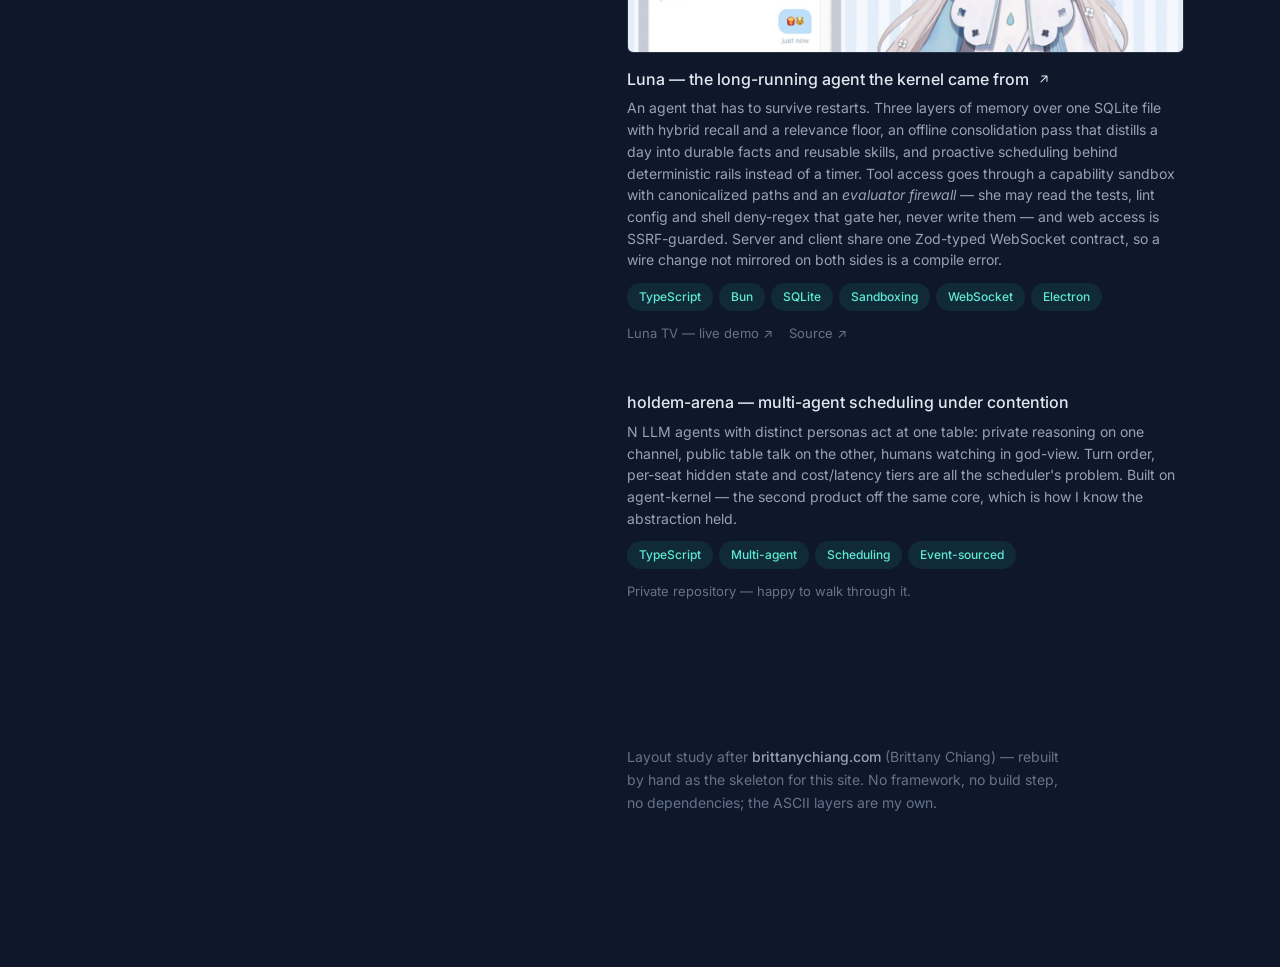
==== commit 778caf80: "README in English; drop dead wordmark constants The README still described the pre-port wordmark — d" ====
--- a/home.html
+++ b/home.html
@@ -798,16 +798,6 @@
   // enough (7s a revolution) that it reads as a whip-past rather than a defect,
   // and `f` refits every frame so the mark never changes size.
   const WORD = 'ALAN YU', ADV = 7, SPACE_ADV = 2, SUB = 4, ZS = 4, DEPTH = 2.1;
-  const SPIN = 2 * Math.PI / 18;            // one revolution every 18s
-  // Elevation stays shallow and constant. The word is 41 units long, so every
-  // degree of pitch sweeps its far end vertically by far more than its own cap
-  // height — a steeper tilt makes the fitted wordmark dramatically smaller.
-  const PITCH = -0.07;
-  // Deliberately no pitch wobble, though the playground's `spin` scene has one.
-  // Measured: ±2° of nod costs 13% of the fitted width (337→294px) and ±3° costs
-  // 19% (→272px, under the 291px floor where a stroke stops covering two cells).
-  // A nod small enough to afford is too small to see. Perspective buys the same
-  // solidity far cheaper — see T_D.
   // Lay the letters out along a cursor rather than on a fixed grid, so the word
   // space can be narrower than a whole letter advance — a blank cell's worth of
   // air reads as a chasm between ALAN and YU at this size.
@@ -838,13 +828,6 @@
   // continuous range of values, and coarse steps would band the bevel
   const T_RAMP = ' ·:;=+*#%@';           // RAMP3D, verbatim from the playground
   const T_TIERS = [0.10, 0.26, 0.42, 0.60, 0.80, 1];
-  const BEVEL = 1.0;                        // how far the cap chamfers at a stroke edge
-  // Key light sits close to the view axis, so a cap facing us takes the full
-  // ink of the ramp; the chamfered edges tilt away from it and go darker. An
-  // off-axis light instead capped the flat face below maximum, which thinned
-  // every stroke by a whole ramp step.
-  const LX = -0.25, LY = -0.30, LZ = -0.92;
-  const L_AMB = -0.20, L_GAIN = 1.30;       // remap so a facing cap lands at 1.0
   // Build the slab as a surface shell with a real outward normal per voxel. A
   // flat cap lit only by "how squarely it faces the camera" is uniformly bright
   // head-on, which is exactly why the wordmark read flat at 0°; chamfering the
@@ -879,28 +862,6 @@
   const levelFor = (idx, len) => { const p = idx / (len - 1); return p < 0.34 ? 1 : p < 0.72 ? 2 : 3; };
   const tctx = titleCanvas ? titleCanvas.getContext('2d') : null;
   let tCols = 0, tRows = 0, tW = 0, tH = 0, tAtlas = null, tZ = null, tC = null, tT = null;
-  let tF = 0;                               // focal length, fixed for the whole spin
-
-  // Projected extent of the slab's bounding box at unit focal length. The box is
-  // convex, so every voxel projects inside the hull of its eight corners.
-  function extentAt(yaw, pit) {
-    const cy_ = Math.cos(yaw), sy_ = Math.sin(yaw);
-    const cp = Math.cos(pit), sp = Math.sin(pit);
-    let xmin = 1e9, xmax = -1e9, ymin = 1e9, ymax = -1e9;
-    for (let a = -1; a <= 1; a += 2) for (let b = -1; b <= 1; b += 2) for (let c = -1; c <= 1; c += 2) {
-      const X = a * wordW / 2, Y = b * 3.5, Z = c * DEPTH / 2;
-      const x1 = X * cy_ + Z * sy_, z1 = -X * sy_ + Z * cy_;
-      const y2 = Y * cp - z1 * sp, z2 = Y * sp + z1 * cp;
-      const ooz = 1 / (T_D + z2);
-      const xx = ooz * x1, yy = ooz * y2 * T_ASP;
-      if (xx < xmin) xmin = xx; if (xx > xmax) xmax = xx;
-      if (yy < ymin) ymin = yy; if (yy > ymax) ymax = yy;
-    }
-    return { xmin, xmax, ymin, ymax };
-  }
-
-  // One size for the whole revolution: fit the *worst* angle, so the wordmark
-  // never clips and never pulses larger as it turns edge-on.
   // `spin` sizes itself every frame and centres the word in the grid, so there is
   // no focal length to solve for — but centring leaves the mark visibly indented
   // from the copy below it. Re-derive the face-on pose (its widest) from spin's
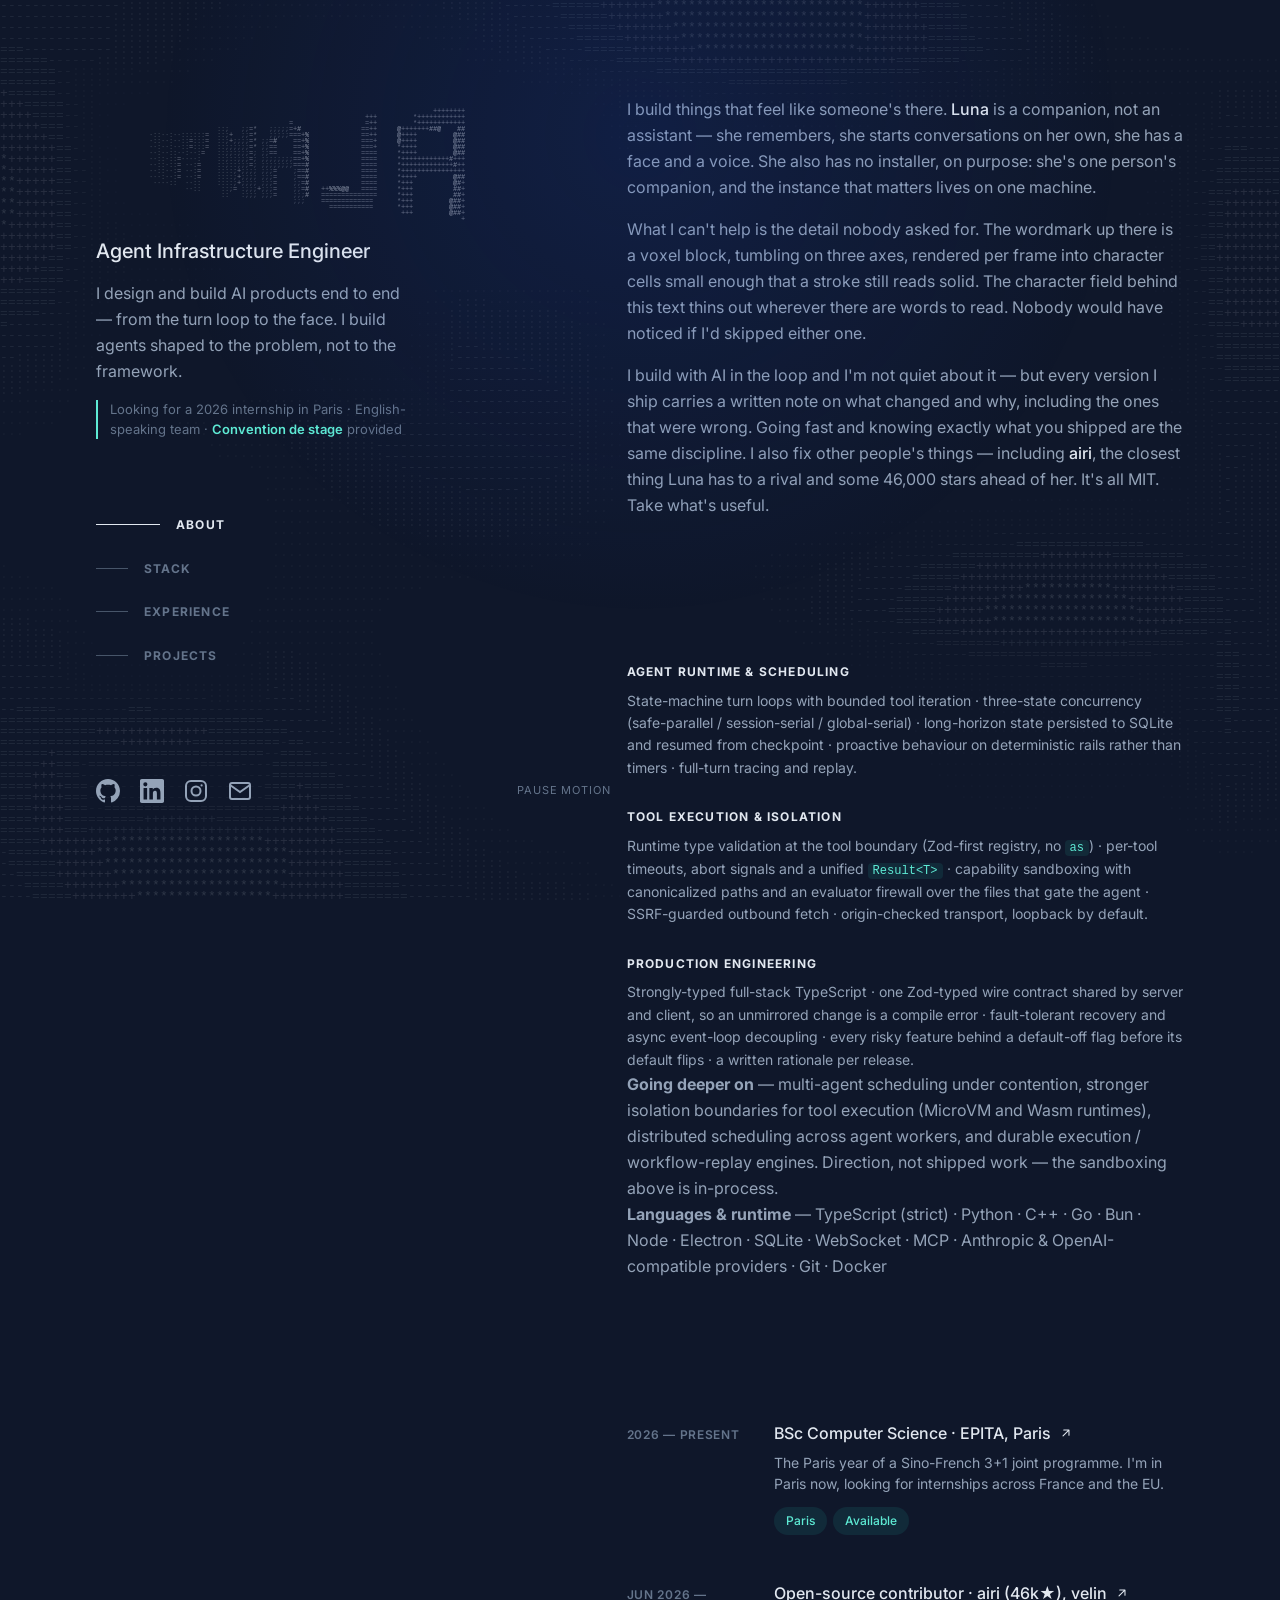
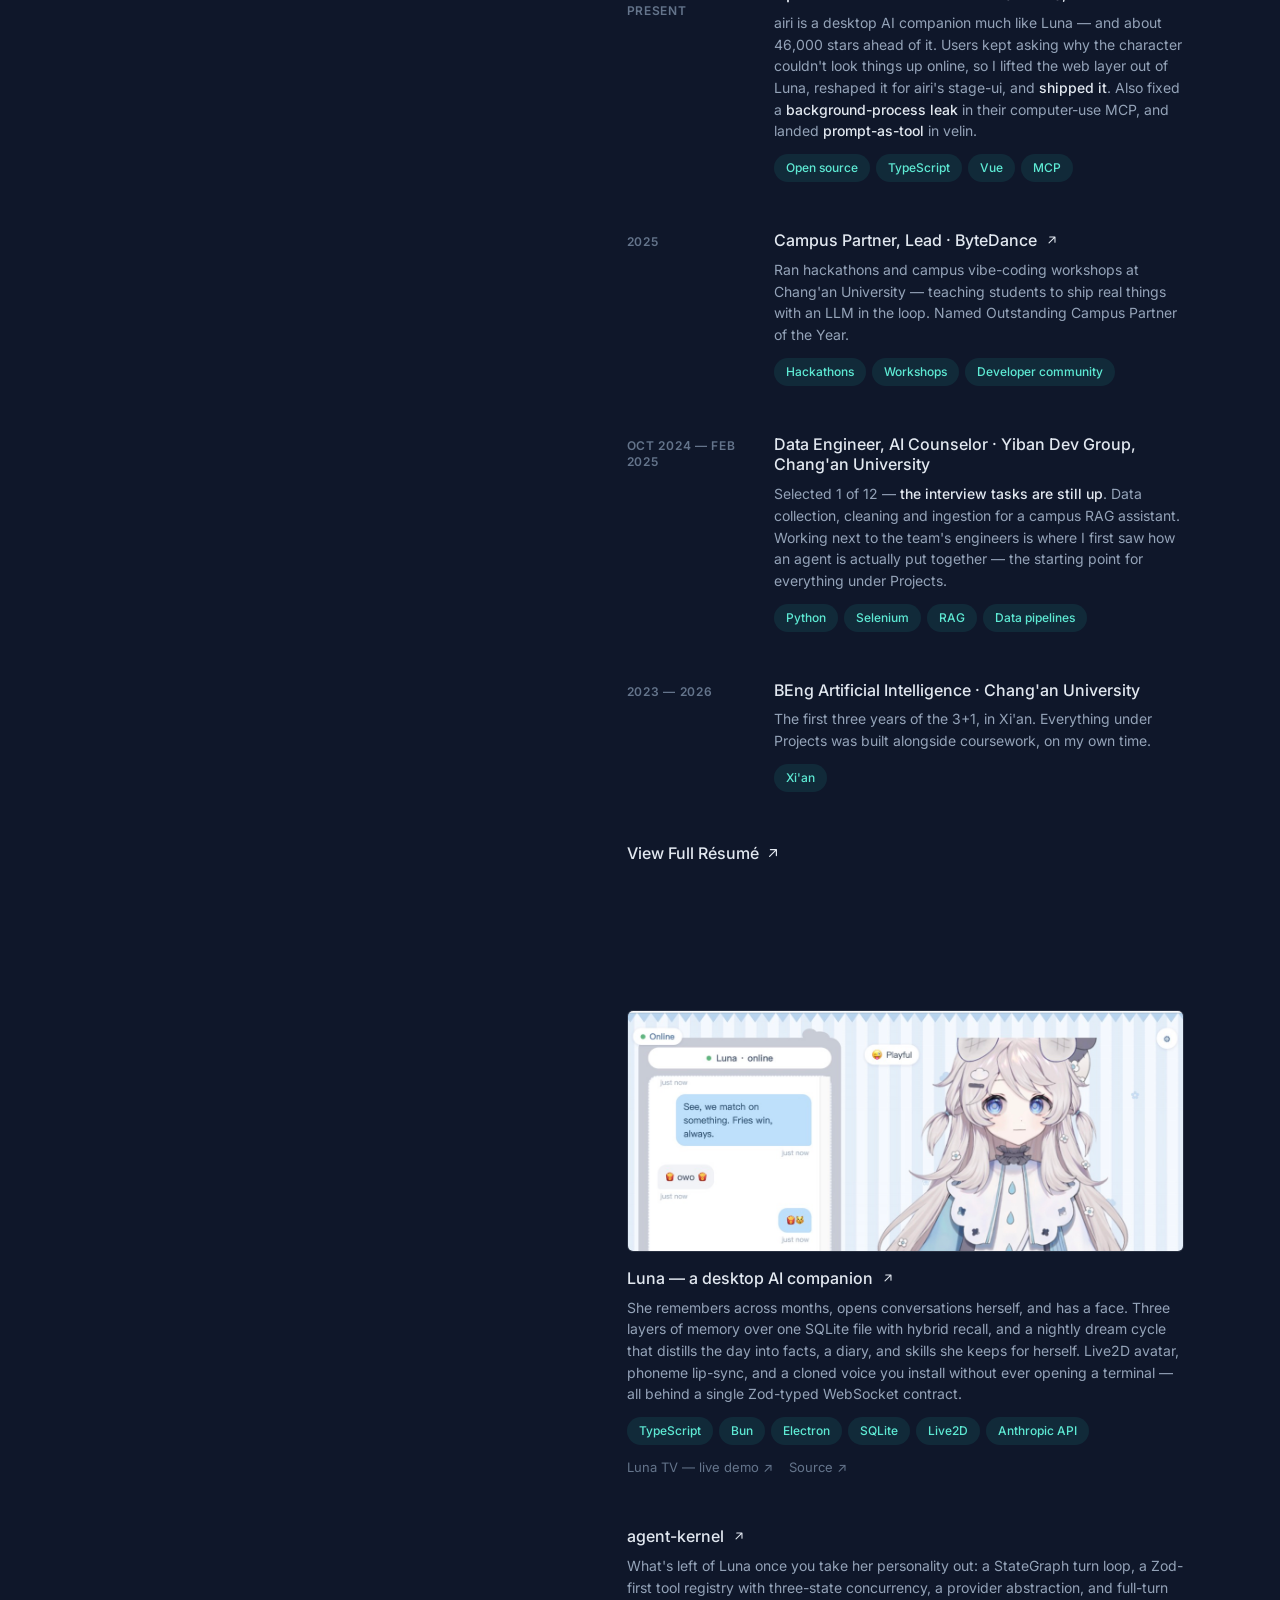
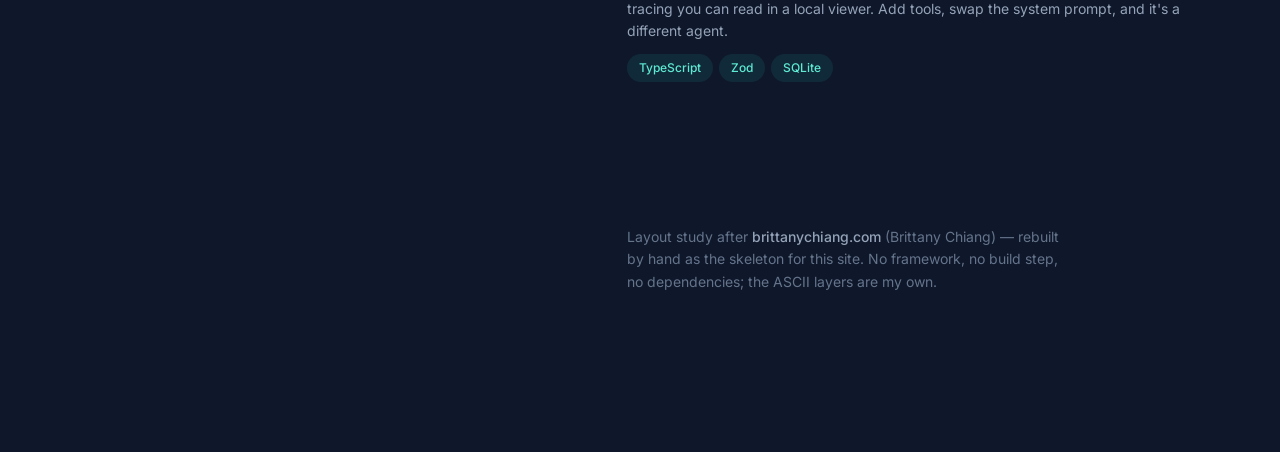
==== commit 85f2fbfc: "Restore the earlier voice; drop holdem-arena The Agent Infrastructure rewrite flattened the copy int" ====
--- a/home.html
+++ b/home.html
@@ -346,9 +346,8 @@
       <div>
         <h1><a href="./home.html"><span class="txt">Alan Yu</span><canvas id="titlefx" aria-hidden="true"></canvas></a></h1>
         <h2 class="role">Agent Infrastructure Engineer</h2>
-        <p class="tagline">I build the runtime agents run on — state machines, tool dispatch,
-        sandboxing, and state that survives a restart. The model is a black box I call;
-        everything around it is the part I own.</p>
+        <p class="tagline">I design and build AI products end to end — from the turn loop
+        to the face. I build agents shaped to the problem, not to the framework.</p>
         <p class="avail">Looking for a 2026 internship in Paris · English-speaking team ·
         <strong>Convention de stage</strong> provided</p>
 
@@ -387,20 +386,15 @@
       <section id="about" aria-label="About me">
         <div class="sticky-head"><h3>About</h3></div>
         <div class="section-body">
-          <p>I work on the layer underneath the agent. I don't train or fine-tune models — the
-          LLM is a black box I call over a wire, and everything around that call is the part I
-          own: the state machine that drives a turn, the dispatcher that runs its tools under
-          timeouts and abort signals, the sandbox that decides what those tools may touch, and
-          the store that lets a long task survive a restart.</p>
-          <p><a class="hl" href="https://github.com/Alan-Yu-2077/agent-kernel" target="_blank" rel="noreferrer">agent-kernel</a>
-          is that layer on its own — a StateGraph turn loop, a Zod-first registry that validates
-          every tool call at runtime, three-state concurrency so two tools that must never overlap
-          can't, and full-turn tracing you can read in a local viewer.
+          <p>I build things that feel like someone's there.
           <a class="hl" href="https://github.com/Alan-Yu-2077/Luna" target="_blank" rel="noreferrer">Luna</a>
-          is where it was extracted from; holdem-arena is what happened when I pointed the same
-          core at a table of agents playing each other. Luna's sandbox has one rule I'm fond of:
-          she may read the files that judge her — the tests, the lint config, the shell
-          deny-regex, the sandbox itself — but she may never write them.</p>
+          is a companion, not an assistant — she remembers, she starts conversations on her own,
+          she has a face and a voice. She also has no installer, on purpose: she's one person's
+          companion, and the instance that matters lives on one machine.</p>
+          <p>What I can't help is the detail nobody asked for. The wordmark up there is a voxel
+          block, tumbling on three axes, rendered per frame into character cells small enough that
+          a stroke still reads solid. The character field behind this text thins out wherever there
+          are words to read. Nobody would have noticed if I'd skipped either one.</p>
           <p>I build with AI in the loop and I'm not quiet about it — but every version I ship
           carries a written note on what changed and why, including the ones that were wrong.
           Going fast and knowing exactly what you shipped are the same discipline. I also fix
@@ -417,8 +411,8 @@
           <dl class="stack">
             <div class="grp">
               <dt>Agent runtime &amp; scheduling</dt>
-              <dd>State-machine turn loops with bounded tool iteration · multi-agent async
-              scheduling under contention · three-state concurrency (safe-parallel /
+              <dd>State-machine turn loops with bounded tool iteration · three-state
+              concurrency (safe-parallel /
               session-serial / global-serial) · long-horizon state persisted to SQLite and
               resumed from checkpoint · proactive behaviour on deterministic rails rather
               than timers · full-turn tracing and replay.</dd>
@@ -439,9 +433,9 @@
               default-off flag before its default flips · a written rationale per release.</dd>
             </div>
           </dl>
-          <p class="also"><strong>Going deeper on</strong> — stronger isolation boundaries for
-          tool execution (MicroVM and Wasm runtimes), distributed scheduling across agent
-          workers, and durable execution / workflow-replay engines. Direction, not shipped
+          <p class="also"><strong>Going deeper on</strong> — multi-agent scheduling under contention,
+          stronger isolation boundaries for tool execution (MicroVM and Wasm runtimes),
+          distributed scheduling across agent workers, and durable execution / workflow-replay engines. Direction, not shipped
           work — the sandboxing above is in-process.</p>
           <p class="also"><strong>Languages &amp; runtime</strong> — TypeScript (strict) · Python ·
           C++ · Go · Bun · Node · Electron · SQLite · WebSocket · MCP · Anthropic &amp;
@@ -543,41 +537,21 @@
         <div class="section-body">
           <ul class="rows">
             <li>
-              <div class="row nothumb">
-                <div class="rbody proj-body">
-                  <h3><a href="https://github.com/Alan-Yu-2077/agent-kernel" target="_blank" rel="noreferrer">agent-kernel — a persona-free agent runtime
-                    <svg class="arrow" viewBox="0 0 20 20" fill="currentColor" aria-hidden="true"><path fill-rule="evenodd" d="M5.22 14.78a.75.75 0 0 0 1.06 0l7.22-7.22v5.69a.75.75 0 0 0 1.5 0v-7.5a.75.75 0 0 0-.75-.75h-7.5a.75.75 0 0 0 0 1.5h5.69l-7.22 7.22a.75.75 0 0 0 0 1.06z" clip-rule="evenodd"/></svg>
-                  </a></h3>
-                  <p class="desc">The runtime with the personality taken out. A generic StateGraph
-                  turn loop (<code>parse → build → stream → dispatch → append → finalize</code>,
-                  capped at eight tool iterations), a Zod-first <code>defineTool</code> factory whose
-                  registry validates every call at runtime, and a dispatcher with three-state
-                  concurrency — <code>safe-parallel</code>, <code>session-serial</code>,
-                  <code>global-serial</code> — under per-tool timeouts, abort discipline and one
-                  unified <code>Result&lt;T&gt;</code>. Every turn traces to SQLite and reads back in
-                  a local viewer. Add tools, swap the system prompt, and it is a different agent.</p>
-                  <ul class="tags"><li>TypeScript</li><li>Zod</li><li>Concurrency</li><li>Tracing</li><li>SQLite</li></ul>
-                </div>
-              </div>
-            </li>
-            <li>
               <div class="row hero">
                 <a class="shot" href="https://alan-yu-2077.github.io/Luna/" target="_blank" rel="noreferrer" tabindex="-1" aria-hidden="true">
                   <img src="./assets/luna-hero.jpg" width="1200" height="789" alt="">
                 </a>
                 <div class="rbody">
-                  <h3><a href="https://github.com/Alan-Yu-2077/Luna" target="_blank" rel="noreferrer">Luna — the long-running agent the kernel came from
+                  <h3><a href="https://github.com/Alan-Yu-2077/Luna" target="_blank" rel="noreferrer">Luna — a desktop AI companion
                     <svg class="arrow" viewBox="0 0 20 20" fill="currentColor" aria-hidden="true"><path fill-rule="evenodd" d="M5.22 14.78a.75.75 0 0 0 1.06 0l7.22-7.22v5.69a.75.75 0 0 0 1.5 0v-7.5a.75.75 0 0 0-.75-.75h-7.5a.75.75 0 0 0 0 1.5h5.69l-7.22 7.22a.75.75 0 0 0 0 1.06z" clip-rule="evenodd"/></svg>
                   </a></h3>
-                  <p class="desc">An agent that has to survive restarts. Three layers of memory over
-                  one SQLite file with hybrid recall and a relevance floor, an offline consolidation
-                  pass that distills a day into durable facts and reusable skills, and proactive
-                  scheduling behind deterministic rails instead of a timer. Tool access goes through
-                  a capability sandbox with canonicalized paths and an <em>evaluator firewall</em> —
-                  she may read the tests, lint config and shell deny-regex that gate her, never write
-                  them — and web access is SSRF-guarded. Server and client share one Zod-typed
-                  WebSocket contract, so a wire change not mirrored on both sides is a compile error.</p>
-                  <ul class="tags"><li>TypeScript</li><li>Bun</li><li>SQLite</li><li>Sandboxing</li><li>WebSocket</li><li>Electron</li></ul>
+                  <p class="desc">She remembers across months, opens conversations herself, and has
+                  a face. Three layers of memory over one SQLite file with hybrid recall, and a
+                  nightly dream cycle that distills the day into facts, a diary, and skills she
+                  keeps for herself. Live2D avatar, phoneme lip-sync, and a cloned voice you
+                  install without ever opening a terminal — all behind a single Zod-typed
+                  WebSocket contract.</p>
+                  <ul class="tags"><li>TypeScript</li><li>Bun</li><li>Electron</li><li>SQLite</li><li>Live2D</li><li>Anthropic API</li></ul>
                   <p class="links">
                     <a href="https://alan-yu-2077.github.io/Luna/" target="_blank" rel="noreferrer">Luna TV — live demo ↗</a>
                     <a href="https://github.com/Alan-Yu-2077/Luna" target="_blank" rel="noreferrer">Source ↗</a>
@@ -588,14 +562,14 @@
             <li>
               <div class="row nothumb">
                 <div class="rbody proj-body">
-                  <h3>holdem-arena — multi-agent scheduling under contention</h3>
-                  <p class="desc">N LLM agents with distinct personas act at one table: private
-                  reasoning on one channel, public table talk on the other, humans watching in
-                  god-view. Turn order, per-seat hidden state and cost/latency tiers are all the
-                  scheduler's problem. Built on agent-kernel — the second product off the same core,
-                  which is how I know the abstraction held.</p>
-                  <ul class="tags"><li>TypeScript</li><li>Multi-agent</li><li>Scheduling</li><li>Event-sourced</li></ul>
-                  <p class="priv">Private repository — happy to walk through it.</p>
+                  <h3><a href="https://github.com/Alan-Yu-2077/agent-kernel" target="_blank" rel="noreferrer">agent-kernel
+                    <svg class="arrow" viewBox="0 0 20 20" fill="currentColor" aria-hidden="true"><path fill-rule="evenodd" d="M5.22 14.78a.75.75 0 0 0 1.06 0l7.22-7.22v5.69a.75.75 0 0 0 1.5 0v-7.5a.75.75 0 0 0-.75-.75h-7.5a.75.75 0 0 0 0 1.5h5.69l-7.22 7.22a.75.75 0 0 0 0 1.06z" clip-rule="evenodd"/></svg>
+                  </a></h3>
+                  <p class="desc">What's left of Luna once you take her personality out: a
+                  StateGraph turn loop, a Zod-first tool registry with three-state concurrency,
+                  a provider abstraction, and full-turn tracing you can read in a local viewer.
+                  Add tools, swap the system prompt, and it's a different agent.</p>
+                  <ul class="tags"><li>TypeScript</li><li>Zod</li><li>SQLite</li></ul>
                 </div>
               </div>
             </li>
